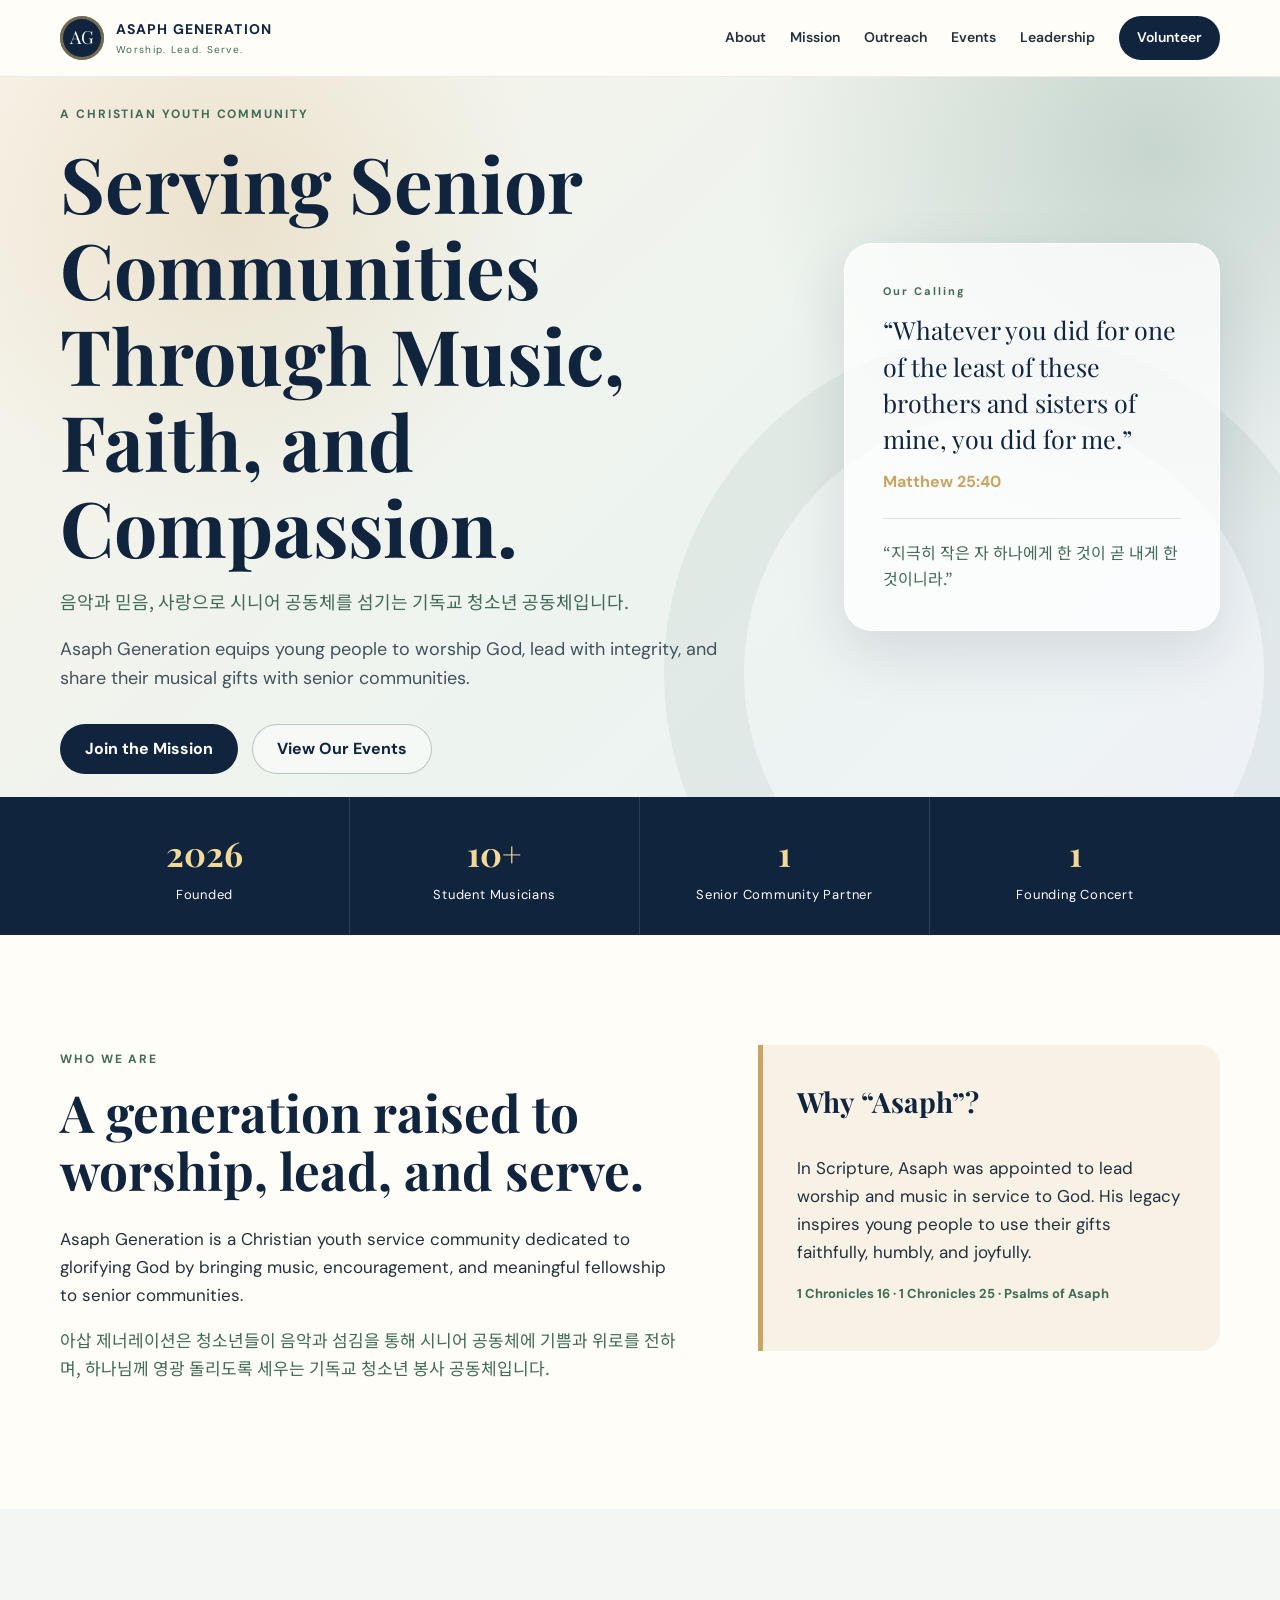
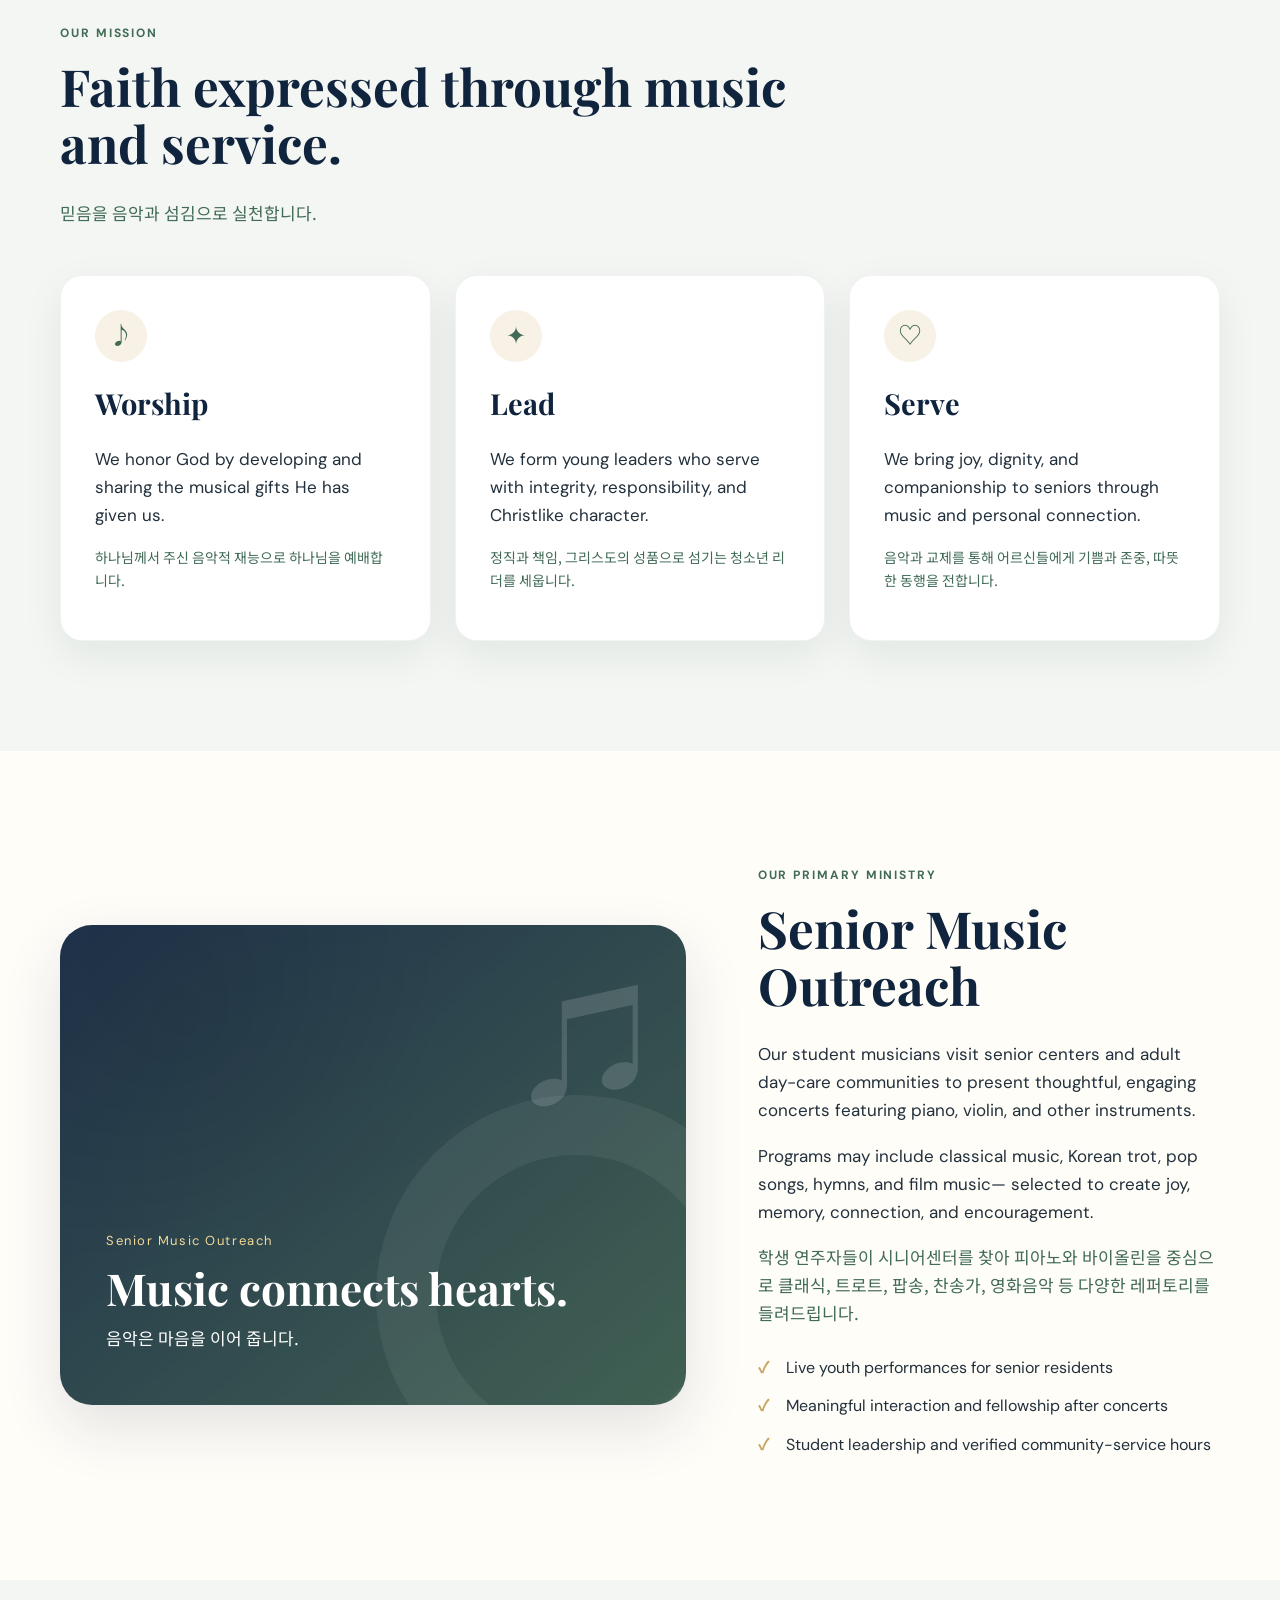
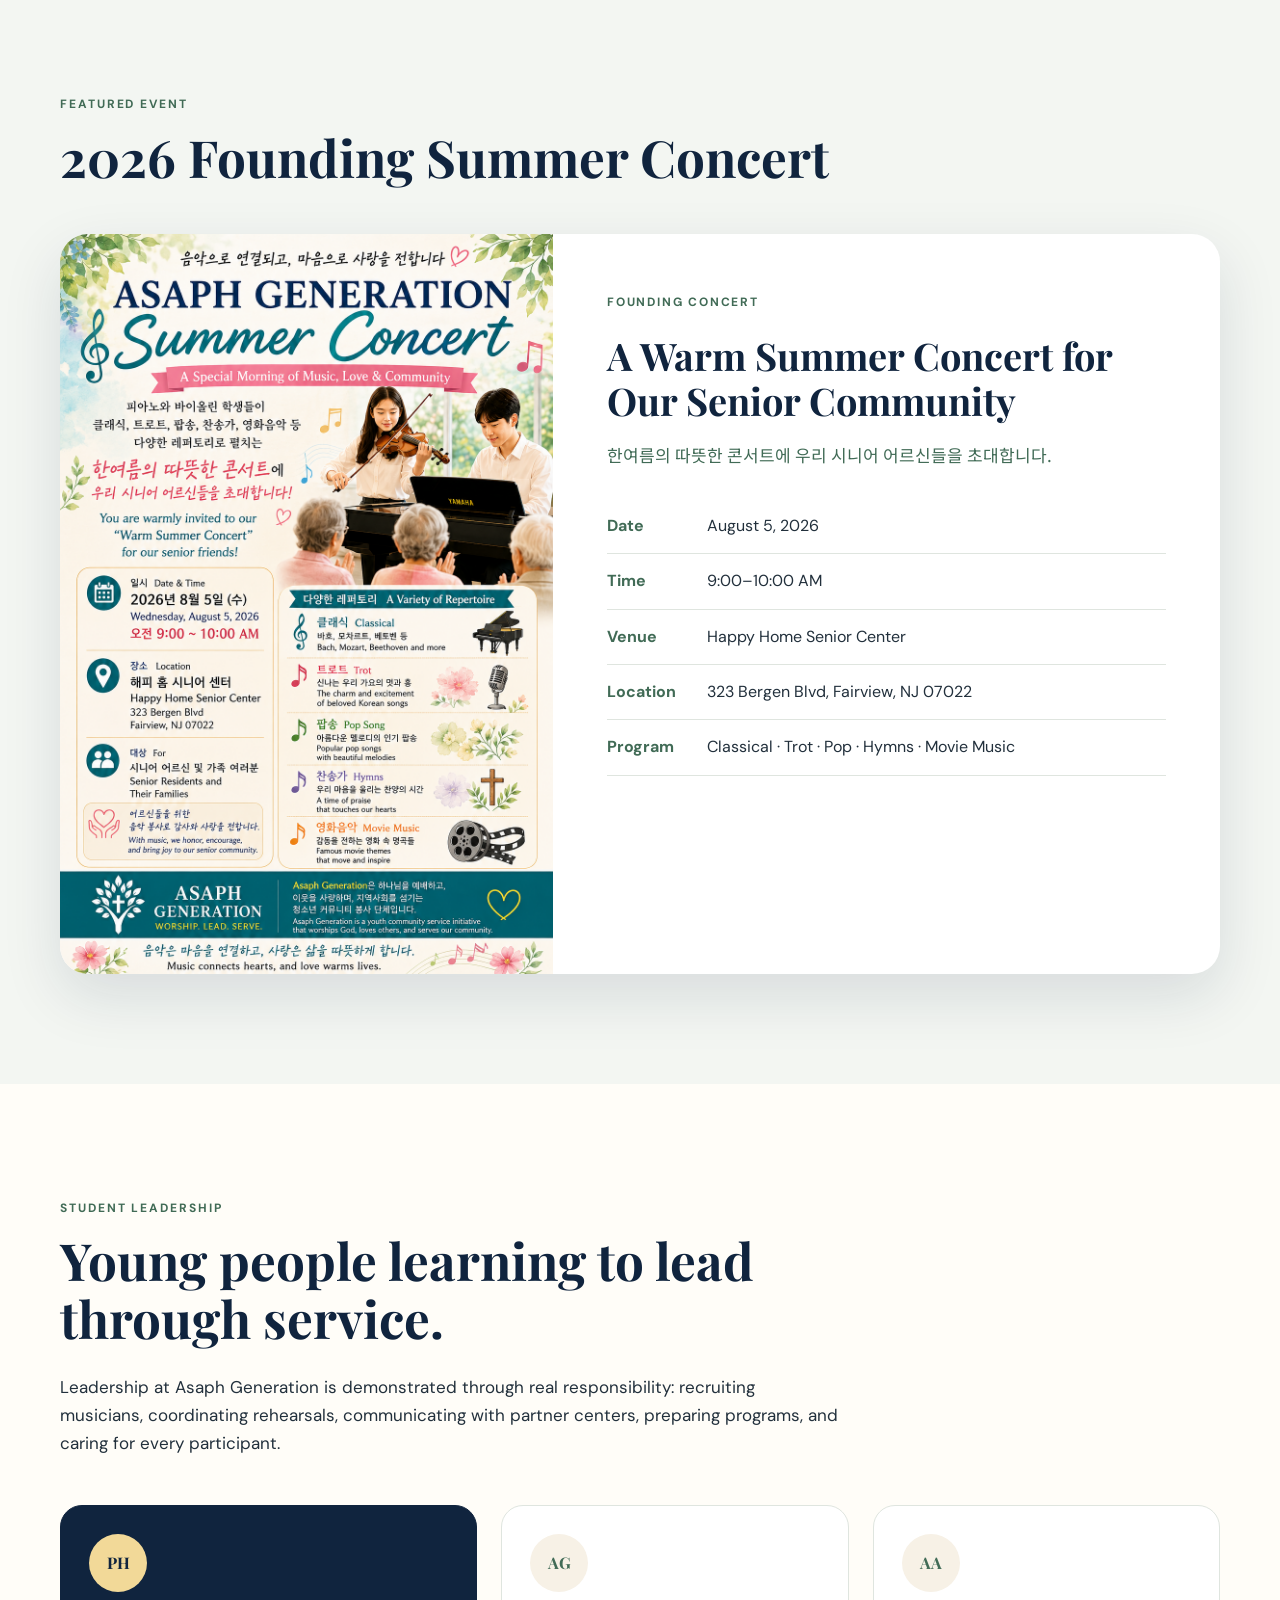
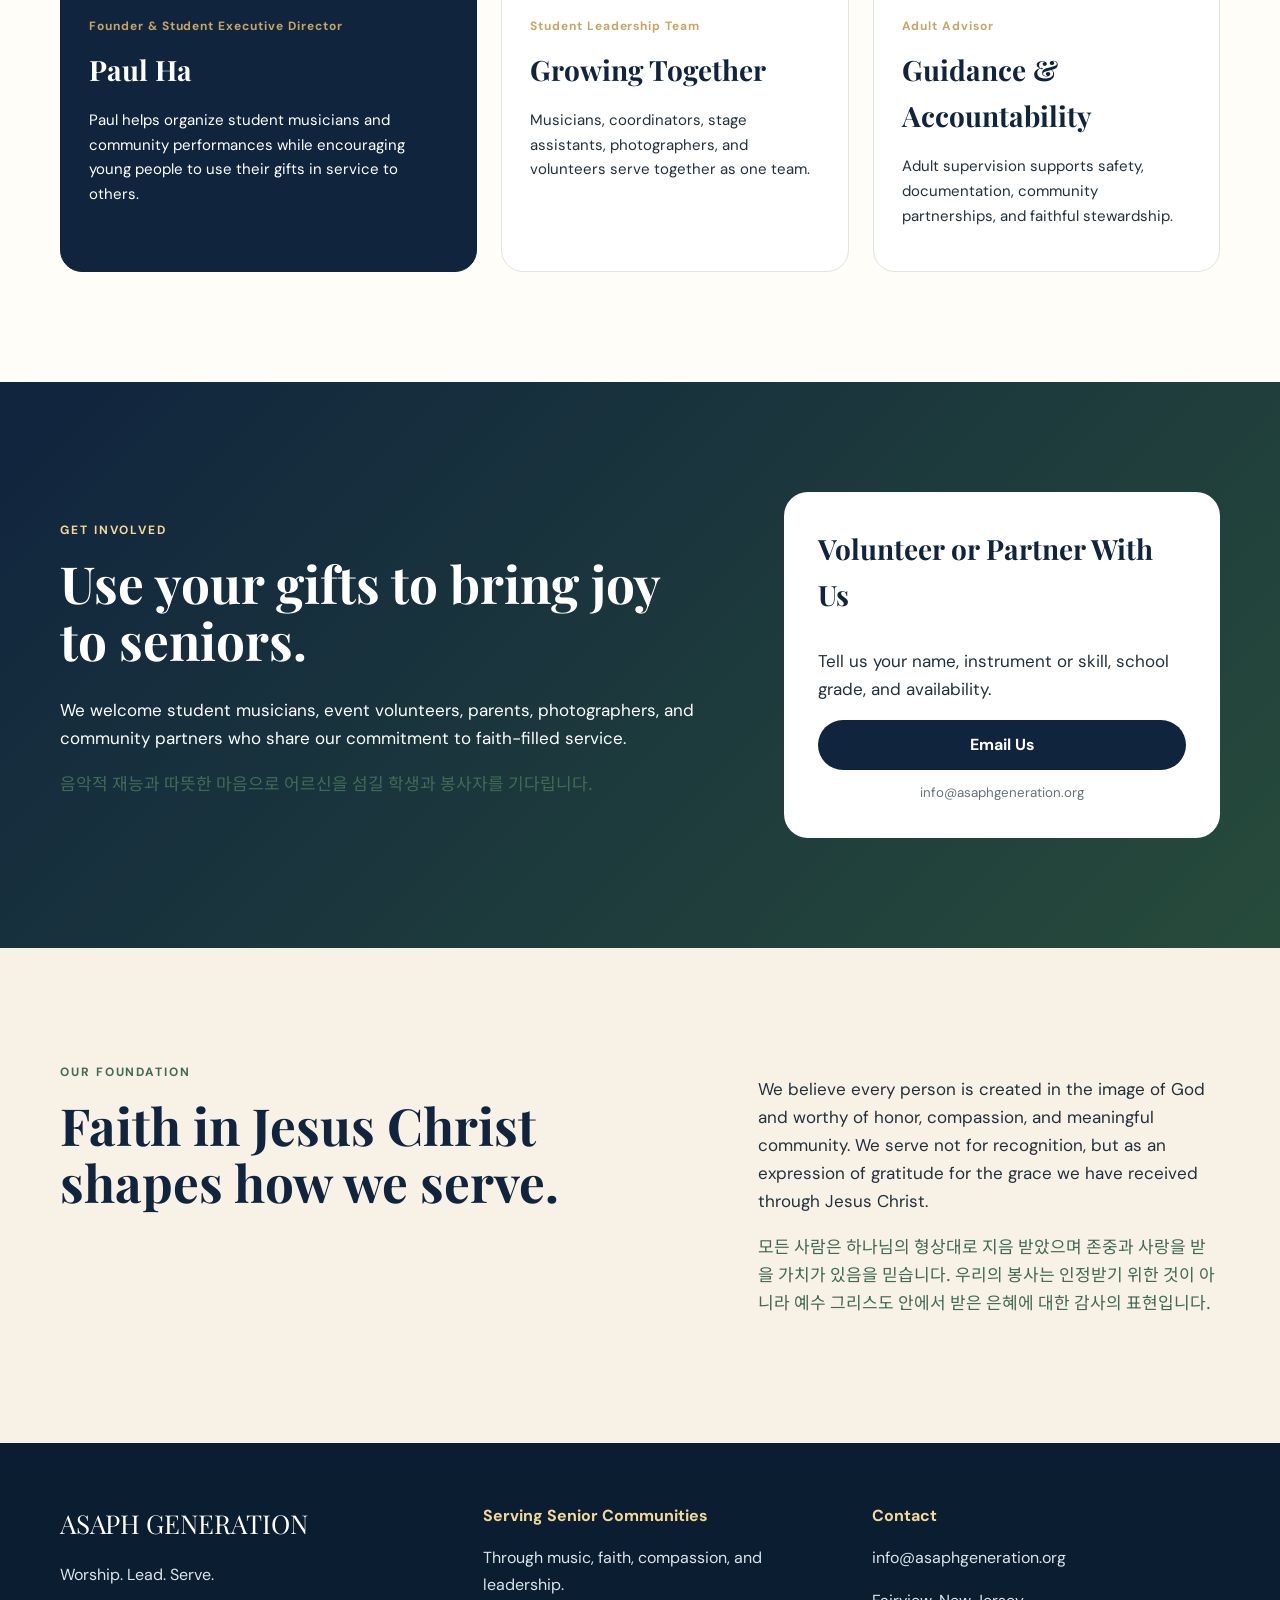
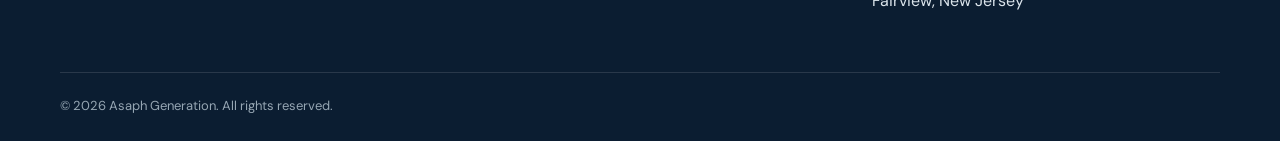
==== index.html @ 4c7079d3 "Add files via upload" ====
<!DOCTYPE html>
<html lang="en">
<head>
  <meta charset="UTF-8" />
  <meta name="viewport" content="width=device-width, initial-scale=1.0" />
  <meta name="description" content="Asaph Generation is a Christian youth community serving senior communities through music, faith, compassion, and leadership." />
  <title>Asaph Generation | Worship. Lead. Serve.</title>
  <link rel="preconnect" href="https://fonts.googleapis.com">
  <link rel="preconnect" href="https://fonts.gstatic.com" crossorigin>
  <link href="https://fonts.googleapis.com/css2?family=DM+Sans:wght@400;500;600;700&family=Noto+Sans+KR:wght@400;500;600;700&family=Playfair+Display:wght@600;700&display=swap" rel="stylesheet">
  <link rel="stylesheet" href="styles.css" />
</head>
<body>
  <header class="site-header">
    <div class="container nav-wrap">
      <a class="brand" href="#home" aria-label="Asaph Generation home">
        <span class="brand-mark">AG</span>
        <span>
          <strong>ASAPH GENERATION</strong>
          <small>Worship. Lead. Serve.</small>
        </span>
      </a>
      <button class="menu-toggle" aria-label="Open menu" aria-expanded="false">☰</button>
      <nav class="nav" aria-label="Main navigation">
        <a href="#about">About</a>
        <a href="#mission">Mission</a>
        <a href="#outreach">Outreach</a>
        <a href="#events">Events</a>
        <a href="#leadership">Leadership</a>
        <a href="#volunteer" class="nav-cta">Volunteer</a>
      </nav>
    </div>
  </header>

  <main>
    <section id="home" class="hero">
      <div class="hero-overlay"></div>
      <div class="container hero-grid">
        <div class="hero-copy">
          <span class="eyebrow">A CHRISTIAN YOUTH COMMUNITY</span>
          <h1>Serving Senior Communities Through Music, Faith, and Compassion.</h1>
          <p class="ko">음악과 믿음, 사랑으로 시니어 공동체를 섬기는 기독교 청소년 공동체입니다.</p>
          <p class="hero-text">
            Asaph Generation equips young people to worship God, lead with integrity,
            and share their musical gifts with senior communities.
          </p>
          <div class="hero-actions">
            <a class="btn primary" href="#volunteer">Join the Mission</a>
            <a class="btn secondary" href="#events">View Our Events</a>
          </div>
        </div>
        <div class="hero-card">
          <div class="verse-label">Our Calling</div>
          <blockquote>
            “Whatever you did for one of the least of these brothers and sisters of mine,
            you did for me.”
          </blockquote>
          <cite>Matthew 25:40</cite>
          <div class="hero-card-ko">“지극히 작은 자 하나에게 한 것이 곧 내게 한 것이니라.”</div>
        </div>
      </div>
    </section>

    <section class="impact-strip" aria-label="Impact highlights">
      <div class="container impact-grid">
        <div><strong>2026</strong><span>Founded</span></div>
        <div><strong>10+</strong><span>Student Musicians</span></div>
        <div><strong>1</strong><span>Senior Community Partner</span></div>
        <div><strong>1</strong><span>Founding Concert</span></div>
      </div>
    </section>

    <section id="about" class="section">
      <div class="container two-col">
        <div>
          <span class="section-kicker">WHO WE ARE</span>
          <h2>A generation raised to worship, lead, and serve.</h2>
          <p>
            Asaph Generation is a Christian youth service community dedicated to glorifying God
            by bringing music, encouragement, and meaningful fellowship to senior communities.
          </p>
          <p class="ko">
            아삽 제너레이션은 청소년들이 음악과 섬김을 통해 시니어 공동체에 기쁨과 위로를 전하며,
            하나님께 영광 돌리도록 세우는 기독교 청소년 봉사 공동체입니다.
          </p>
        </div>
        <div class="name-story">
          <h3>Why “Asaph”?</h3>
          <p>
            In Scripture, Asaph was appointed to lead worship and music in service to God.
            His legacy inspires young people to use their gifts faithfully, humbly, and joyfully.
          </p>
          <p class="reference">1 Chronicles 16 · 1 Chronicles 25 · Psalms of Asaph</p>
        </div>
      </div>
    </section>

    <section id="mission" class="section alt">
      <div class="container">
        <div class="section-heading">
          <span class="section-kicker">OUR MISSION</span>
          <h2>Faith expressed through music and service.</h2>
          <p class="ko">믿음을 음악과 섬김으로 실천합니다.</p>
        </div>
        <div class="cards three">
          <article class="card">
            <div class="icon">♪</div>
            <h3>Worship</h3>
            <p>We honor God by developing and sharing the musical gifts He has given us.</p>
            <p class="ko">하나님께서 주신 음악적 재능으로 하나님을 예배합니다.</p>
          </article>
          <article class="card">
            <div class="icon">✦</div>
            <h3>Lead</h3>
            <p>We form young leaders who serve with integrity, responsibility, and Christlike character.</p>
            <p class="ko">정직과 책임, 그리스도의 성품으로 섬기는 청소년 리더를 세웁니다.</p>
          </article>
          <article class="card">
            <div class="icon">♡</div>
            <h3>Serve</h3>
            <p>We bring joy, dignity, and companionship to seniors through music and personal connection.</p>
            <p class="ko">음악과 교제를 통해 어르신들에게 기쁨과 존중, 따뜻한 동행을 전합니다.</p>
          </article>
        </div>
      </div>
    </section>

    <section id="outreach" class="section">
      <div class="container two-col outreach-grid">
        <div class="outreach-visual">
          <div class="music-lines">♫</div>
          <div class="visual-copy">
            <span>Senior Music Outreach</span>
            <strong>Music connects hearts.</strong>
            <small>음악은 마음을 이어 줍니다.</small>
          </div>
        </div>
        <div>
          <span class="section-kicker">OUR PRIMARY MINISTRY</span>
          <h2>Senior Music Outreach</h2>
          <p>
            Our student musicians visit senior centers and adult day-care communities to present
            thoughtful, engaging concerts featuring piano, violin, and other instruments.
          </p>
          <p>
            Programs may include classical music, Korean trot, pop songs, hymns, and film music—
            selected to create joy, memory, connection, and encouragement.
          </p>
          <p class="ko">
            학생 연주자들이 시니어센터를 찾아 피아노와 바이올린을 중심으로 클래식, 트로트,
            팝송, 찬송가, 영화음악 등 다양한 레퍼토리를 들려드립니다.
          </p>
          <ul class="check-list">
            <li>Live youth performances for senior residents</li>
            <li>Meaningful interaction and fellowship after concerts</li>
            <li>Student leadership and verified community-service hours</li>
          </ul>
        </div>
      </div>
    </section>

    <section id="events" class="section alt">
      <div class="container">
        <div class="section-heading">
          <span class="section-kicker">FEATURED EVENT</span>
          <h2>2026 Founding Summer Concert</h2>
        </div>
        <article class="event-card">
          <div class="event-image">
            <img src="assets/summer-concert-2026.png" alt="Asaph Generation Summer Concert poster" onerror="this.parentElement.classList.add('placeholder')">
          </div>
          <div class="event-content">
            <span class="event-tag">FOUNDING CONCERT</span>
            <h3>A Warm Summer Concert for Our Senior Community</h3>
            <p class="ko">한여름의 따뜻한 콘서트에 우리 시니어 어르신들을 초대합니다.</p>
            <dl>
              <div><dt>Date</dt><dd>August 5, 2026</dd></div>
              <div><dt>Time</dt><dd>9:00–10:00 AM</dd></div>
              <div><dt>Venue</dt><dd>Happy Home Senior Center</dd></div>
              <div><dt>Location</dt><dd>323 Bergen Blvd, Fairview, NJ 07022</dd></div>
              <div><dt>Program</dt><dd>Classical · Trot · Pop · Hymns · Movie Music</dd></div>
            </dl>
          </div>
        </article>
      </div>
    </section>

    <section id="leadership" class="section">
      <div class="container">
        <div class="section-heading">
          <span class="section-kicker">STUDENT LEADERSHIP</span>
          <h2>Young people learning to lead through service.</h2>
          <p>
            Leadership at Asaph Generation is demonstrated through real responsibility:
            recruiting musicians, coordinating rehearsals, communicating with partner centers,
            preparing programs, and caring for every participant.
          </p>
        </div>
        <div class="leadership-grid">
          <article class="profile featured">
            <div class="avatar">PH</div>
            <div>
              <span>Founder & Student Executive Director</span>
              <h3>Paul Ha</h3>
              <p>
                Paul helps organize student musicians and community performances while encouraging
                young people to use their gifts in service to others.
              </p>
            </div>
          </article>
          <article class="profile">
            <div class="avatar muted">AG</div>
            <div>
              <span>Student Leadership Team</span>
              <h3>Growing Together</h3>
              <p>
                Musicians, coordinators, stage assistants, photographers, and volunteers serve together
                as one team.
              </p>
            </div>
          </article>
          <article class="profile">
            <div class="avatar muted">AA</div>
            <div>
              <span>Adult Advisor</span>
              <h3>Guidance & Accountability</h3>
              <p>
                Adult supervision supports safety, documentation, community partnerships, and faithful stewardship.
              </p>
            </div>
          </article>
        </div>
      </div>
    </section>

    <section id="volunteer" class="section volunteer-section">
      <div class="container volunteer-grid">
        <div>
          <span class="section-kicker light">GET INVOLVED</span>
          <h2>Use your gifts to bring joy to seniors.</h2>
          <p>
            We welcome student musicians, event volunteers, parents, photographers,
            and community partners who share our commitment to faith-filled service.
          </p>
          <p class="ko">
            음악적 재능과 따뜻한 마음으로 어르신을 섬길 학생과 봉사자를 기다립니다.
          </p>
        </div>
        <div class="contact-card">
          <h3>Volunteer or Partner With Us</h3>
          <p>Tell us your name, instrument or skill, school grade, and availability.</p>
          <a class="btn primary full" href="mailto:info@asaphgeneration.org">Email Us</a>
          <small>info@asaphgeneration.org</small>
        </div>
      </div>
    </section>

    <section class="section faith-section">
      <div class="container two-col">
        <div>
          <span class="section-kicker">OUR FOUNDATION</span>
          <h2>Faith in Jesus Christ shapes how we serve.</h2>
        </div>
        <div>
          <p>
            We believe every person is created in the image of God and worthy of honor, compassion,
            and meaningful community. We serve not for recognition, but as an expression of gratitude
            for the grace we have received through Jesus Christ.
          </p>
          <p class="ko">
            모든 사람은 하나님의 형상대로 지음 받았으며 존중과 사랑을 받을 가치가 있음을 믿습니다.
            우리의 봉사는 인정받기 위한 것이 아니라 예수 그리스도 안에서 받은 은혜에 대한 감사의 표현입니다.
          </p>
        </div>
      </div>
    </section>
  </main>

  <footer class="site-footer">
    <div class="container footer-grid">
      <div>
        <div class="footer-brand">ASAPH GENERATION</div>
        <p>Worship. Lead. Serve.</p>
      </div>
      <div>
        <strong>Serving Senior Communities</strong>
        <p>Through music, faith, compassion, and leadership.</p>
      </div>
      <div>
        <strong>Contact</strong>
        <p><a href="mailto:info@asaphgeneration.org">info@asaphgeneration.org</a></p>
        <p>Fairview, New Jersey</p>
      </div>
    </div>
    <div class="container copyright">
      © 2026 Asaph Generation. All rights reserved.
    </div>
  </footer>

  <script src="script.js"></script>
</body>
</html>
---- styles.css ----
:root {
  --navy: #10243e;
  --green: #416b56;
  --deep-green: #274b3b;
  --gold: #c7a562;
  --cream: #f7f1e6;
  --paper: #fffdf8;
  --ink: #22303c;
  --muted: #66717b;
  --line: #dfe5df;
  --white: #ffffff;
  --shadow: 0 22px 60px rgba(16,36,62,.12);
}
* { box-sizing: border-box; }
html { scroll-behavior: smooth; }
body {
  margin: 0;
  font-family: "DM Sans", "Noto Sans KR", sans-serif;
  color: var(--ink);
  background: var(--paper);
  line-height: 1.65;
}
img { max-width: 100%; display: block; }
a { color: inherit; text-decoration: none; }
.container { width: min(1160px, calc(100% - 40px)); margin: 0 auto; }
.site-header {
  position: sticky; top: 0; z-index: 1000;
  background: rgba(255,253,248,.95);
  backdrop-filter: blur(14px);
  border-bottom: 1px solid rgba(16,36,62,.08);
}
.nav-wrap { min-height: 76px; display: flex; align-items: center; justify-content: space-between; gap: 24px; }
.brand { display: flex; align-items: center; gap: 12px; }
.brand-mark {
  width: 44px; height: 44px; display: grid; place-items: center;
  border-radius: 50%; background: var(--navy); color: white;
  font-family: "Playfair Display", serif; font-size: 18px;
  box-shadow: inset 0 0 0 3px rgba(199,165,98,.55);
}
.brand strong { display: block; letter-spacing: .08em; font-size: 14px; color: var(--navy); }
.brand small { display: block; color: var(--green); letter-spacing: .13em; font-size: 10px; margin-top: 1px; }
.nav { display: flex; align-items: center; gap: 24px; font-size: 14px; font-weight: 600; }
.nav a:hover { color: var(--green); }
.nav-cta { padding: 10px 18px; border-radius: 999px; background: var(--navy); color: white !important; }
.menu-toggle { display:none; border:0; background:transparent; font-size:26px; color:var(--navy); }
.hero {
  position: relative; overflow: hidden;
  background:
    radial-gradient(circle at 18% 20%, rgba(199,165,98,.22), transparent 26%),
    radial-gradient(circle at 90% 10%, rgba(65,107,86,.22), transparent 30%),
    linear-gradient(135deg, #f8f2e8 0%, #edf4ef 55%, #eef2f7 100%);
}
.hero::after {
  content:""; position:absolute; inset:auto -5% -30% auto; width:520px; height:520px;
  border-radius:50%; border:80px solid rgba(65,107,86,.07);
}
.hero-grid { min-height: 720px; display: grid; grid-template-columns: 1.5fr .8fr; gap: 80px; align-items: center; position: relative; z-index: 1; }
.eyebrow, .section-kicker { display:inline-block; color:var(--green); font-weight:700; letter-spacing:.16em; font-size:12px; margin-bottom:14px; }
.hero h1, h2 {
  font-family:"Playfair Display", serif;
  color:var(--navy); line-height:1.12; margin:0;
}
.hero h1 { font-size: clamp(46px, 6vw, 78px); max-width: 840px; }
.hero-text { max-width:680px; font-size:18px; color:#43515e; }
.ko { font-family:"Noto Sans KR", sans-serif; color:var(--green); }
.hero .ko { font-size:18px; margin:18px 0; }
.hero-actions { display:flex; flex-wrap:wrap; gap:14px; margin-top:30px; }
.btn {
  display:inline-flex; justify-content:center; align-items:center;
  min-height:50px; padding:0 24px; border-radius:999px; font-weight:700;
  transition:.2s ease; border:1px solid transparent;
}
.btn:hover { transform:translateY(-2px); box-shadow:0 12px 24px rgba(16,36,62,.12); }
.btn.primary { background:var(--navy); color:white; }
.btn.secondary { border-color:rgba(16,36,62,.25); color:var(--navy); background:rgba(255,255,255,.45); }
.btn.full { width:100%; }
.hero-card {
  background:rgba(255,255,255,.76); border:1px solid rgba(255,255,255,.9);
  border-radius:28px; padding:38px; box-shadow:var(--shadow);
}
.hero-card blockquote { font-family:"Playfair Display",serif; font-size:25px; line-height:1.45; color:var(--navy); margin:12px 0; }
.hero-card cite { color:var(--gold); font-style:normal; font-weight:700; }
.verse-label { font-size:11px; letter-spacing:.18em; color:var(--green); font-weight:700; }
.hero-card-ko { margin-top:22px; padding-top:20px; border-top:1px solid var(--line); color:var(--green); font-family:"Noto Sans KR",sans-serif; }
.impact-strip { background:var(--navy); color:white; }
.impact-grid { display:grid; grid-template-columns:repeat(4,1fr); }
.impact-grid div { padding:28px 24px; text-align:center; border-right:1px solid rgba(255,255,255,.13); }
.impact-grid div:last-child { border-right:0; }
.impact-grid strong { display:block; font-family:"Playfair Display",serif; font-size:34px; color:#f2d998; }
.impact-grid span { font-size:13px; letter-spacing:.06em; }
.section { padding:110px 0; }
.section.alt { background:#f3f6f2; }
.two-col { display:grid; grid-template-columns:1.15fr .85fr; gap:72px; align-items:start; }
.section h2 { font-size:clamp(38px,4vw,58px); margin-bottom:26px; }
.section p { font-size:17px; }
.name-story {
  background:var(--cream); border-left:5px solid var(--gold);
  padding:34px; border-radius:0 20px 20px 0;
}
.name-story h3 { color:var(--navy); font-family:"Playfair Display",serif; font-size:28px; margin-top:0; }
.reference { font-size:13px !important; color:var(--green); font-weight:700; }
.section-heading { max-width:780px; margin-bottom:48px; }
.cards { display:grid; gap:24px; }
.cards.three { grid-template-columns:repeat(3,1fr); }
.card {
  background:white; border-radius:22px; padding:34px;
  box-shadow:0 14px 42px rgba(16,36,62,.07);
  border:1px solid rgba(16,36,62,.06);
}
.icon { width:52px; height:52px; border-radius:50%; display:grid; place-items:center; background:var(--cream); color:var(--green); font-size:24px; }
.card h3 { color:var(--navy); font-family:"Playfair Display",serif; font-size:29px; margin:18px 0 10px; }
.card .ko { font-size:14px; }
.outreach-grid { align-items:center; }
.outreach-visual {
  min-height:480px; border-radius:32px; padding:46px;
  background:
    linear-gradient(140deg, rgba(16,36,62,.94), rgba(39,75,59,.88)),
    radial-gradient(circle at 20% 20%, rgba(199,165,98,.4), transparent 40%);
  color:white; position:relative; overflow:hidden; box-shadow:var(--shadow);
}
.outreach-visual::after {
  content:""; position:absolute; width:280px; height:280px; border:60px solid rgba(255,255,255,.06);
  border-radius:50%; right:-90px; bottom:-90px;
}
.music-lines { font-size:130px; opacity:.14; position:absolute; right:28px; top:18px; }
.visual-copy { position:absolute; left:46px; right:46px; bottom:52px; }
.visual-copy span { display:block; letter-spacing:.12em; color:#f2d998; font-size:13px; }
.visual-copy strong { display:block; font-family:"Playfair Display",serif; font-size:44px; line-height:1.1; margin:12px 0; }
.visual-copy small { font-family:"Noto Sans KR",sans-serif; font-size:17px; }
.check-list { padding:0; margin:28px 0 0; list-style:none; }
.check-list li { margin:12px 0; padding-left:28px; position:relative; }
.check-list li::before { content:"✓"; position:absolute; left:0; color:var(--gold); font-weight:800; }
.event-card {
  display:grid; grid-template-columns:.85fr 1.15fr; overflow:hidden;
  border-radius:28px; background:white; box-shadow:var(--shadow);
}
.event-image { background:#dfe8e1; min-height:520px; }
.event-image img { width:100%; height:100%; object-fit:cover; }
.event-image.placeholder::after { content:"Event artwork"; display:grid; place-items:center; height:100%; color:var(--green); }
.event-content { padding:54px; }
.event-tag { color:var(--green); font-weight:700; font-size:12px; letter-spacing:.15em; }
.event-content h3 { font-family:"Playfair Display",serif; font-size:38px; color:var(--navy); margin:18px 0 12px; line-height:1.2; }
.event-content dl { margin:30px 0 0; }
.event-content dl div { display:grid; grid-template-columns:100px 1fr; padding:14px 0; border-bottom:1px solid var(--line); }
.event-content dt { font-weight:700; color:var(--green); }
.event-content dd { margin:0; }
.leadership-grid { display:grid; grid-template-columns:1.2fr 1fr 1fr; gap:24px; }
.profile { padding:28px; border:1px solid var(--line); border-radius:22px; background:white; }
.profile.featured { background:var(--navy); color:white; border-color:var(--navy); }
.profile.featured h3 { color:white; }
.avatar {
  width:58px; height:58px; border-radius:50%; display:grid; place-items:center;
  background:#f2d998; color:var(--navy); font-family:"Playfair Display",serif; font-weight:700; margin-bottom:20px;
}
.avatar.muted { background:var(--cream); color:var(--green); }
.profile span { color:var(--gold); font-size:12px; letter-spacing:.08em; font-weight:700; }
.profile h3 { color:var(--navy); font-family:"Playfair Display",serif; font-size:28px; margin:8px 0 10px; }
.profile p { font-size:15px; }
.volunteer-section { background:linear-gradient(135deg,var(--navy),var(--deep-green)); color:white; }
.volunteer-section h2 { color:white; }
.section-kicker.light { color:#f2d998; }
.volunteer-grid { display:grid; grid-template-columns:1.2fr .8fr; gap:70px; align-items:center; }
.contact-card { background:white; color:var(--ink); border-radius:24px; padding:34px; }
.contact-card h3 { color:var(--navy); font-family:"Playfair Display",serif; font-size:28px; margin-top:0; }
.contact-card small { display:block; text-align:center; color:var(--muted); margin-top:12px; }
.faith-section { background:var(--cream); }
.site-footer { background:#0b1d31; color:#dbe4eb; padding:60px 0 24px; }
.footer-grid { display:grid; grid-template-columns:1.1fr 1fr 1fr; gap:40px; }
.footer-brand { font-family:"Playfair Display",serif; font-size:26px; color:white; }
.site-footer strong { color:#f2d998; }
.site-footer a:hover { color:white; }
.copyright { margin-top:42px; padding-top:22px; border-top:1px solid rgba(255,255,255,.12); font-size:13px; color:#96a6b3; }

@media (max-width: 900px) {
  .menu-toggle { display:block; }
  .nav {
    display:none; position:absolute; top:76px; left:0; right:0; background:var(--paper);
    padding:20px; flex-direction:column; border-bottom:1px solid var(--line);
  }
  .nav.open { display:flex; }
  .hero-grid, .two-col, .volunteer-grid { grid-template-columns:1fr; gap:42px; }
  .hero-grid { min-height:auto; padding:100px 0 80px; }
  .cards.three, .leadership-grid { grid-template-columns:1fr; }
  .event-card { grid-template-columns:1fr; }
  .event-image { min-height:420px; }
  .impact-grid { grid-template-columns:repeat(2,1fr); }
  .footer-grid { grid-template-columns:1fr; }
}
@media (max-width: 600px) {
  .container { width:min(100% - 26px,1160px); }
  .brand small { display:none; }
  .hero h1 { font-size:44px; }
  .hero-card { padding:28px; }
  .section { padding:78px 0; }
  .section h2 { font-size:39px; }
  .event-content { padding:30px; }
  .event-content h3 { font-size:31px; }
  .event-content dl div { grid-template-columns:82px 1fr; }
  .impact-grid strong { font-size:28px; }
}
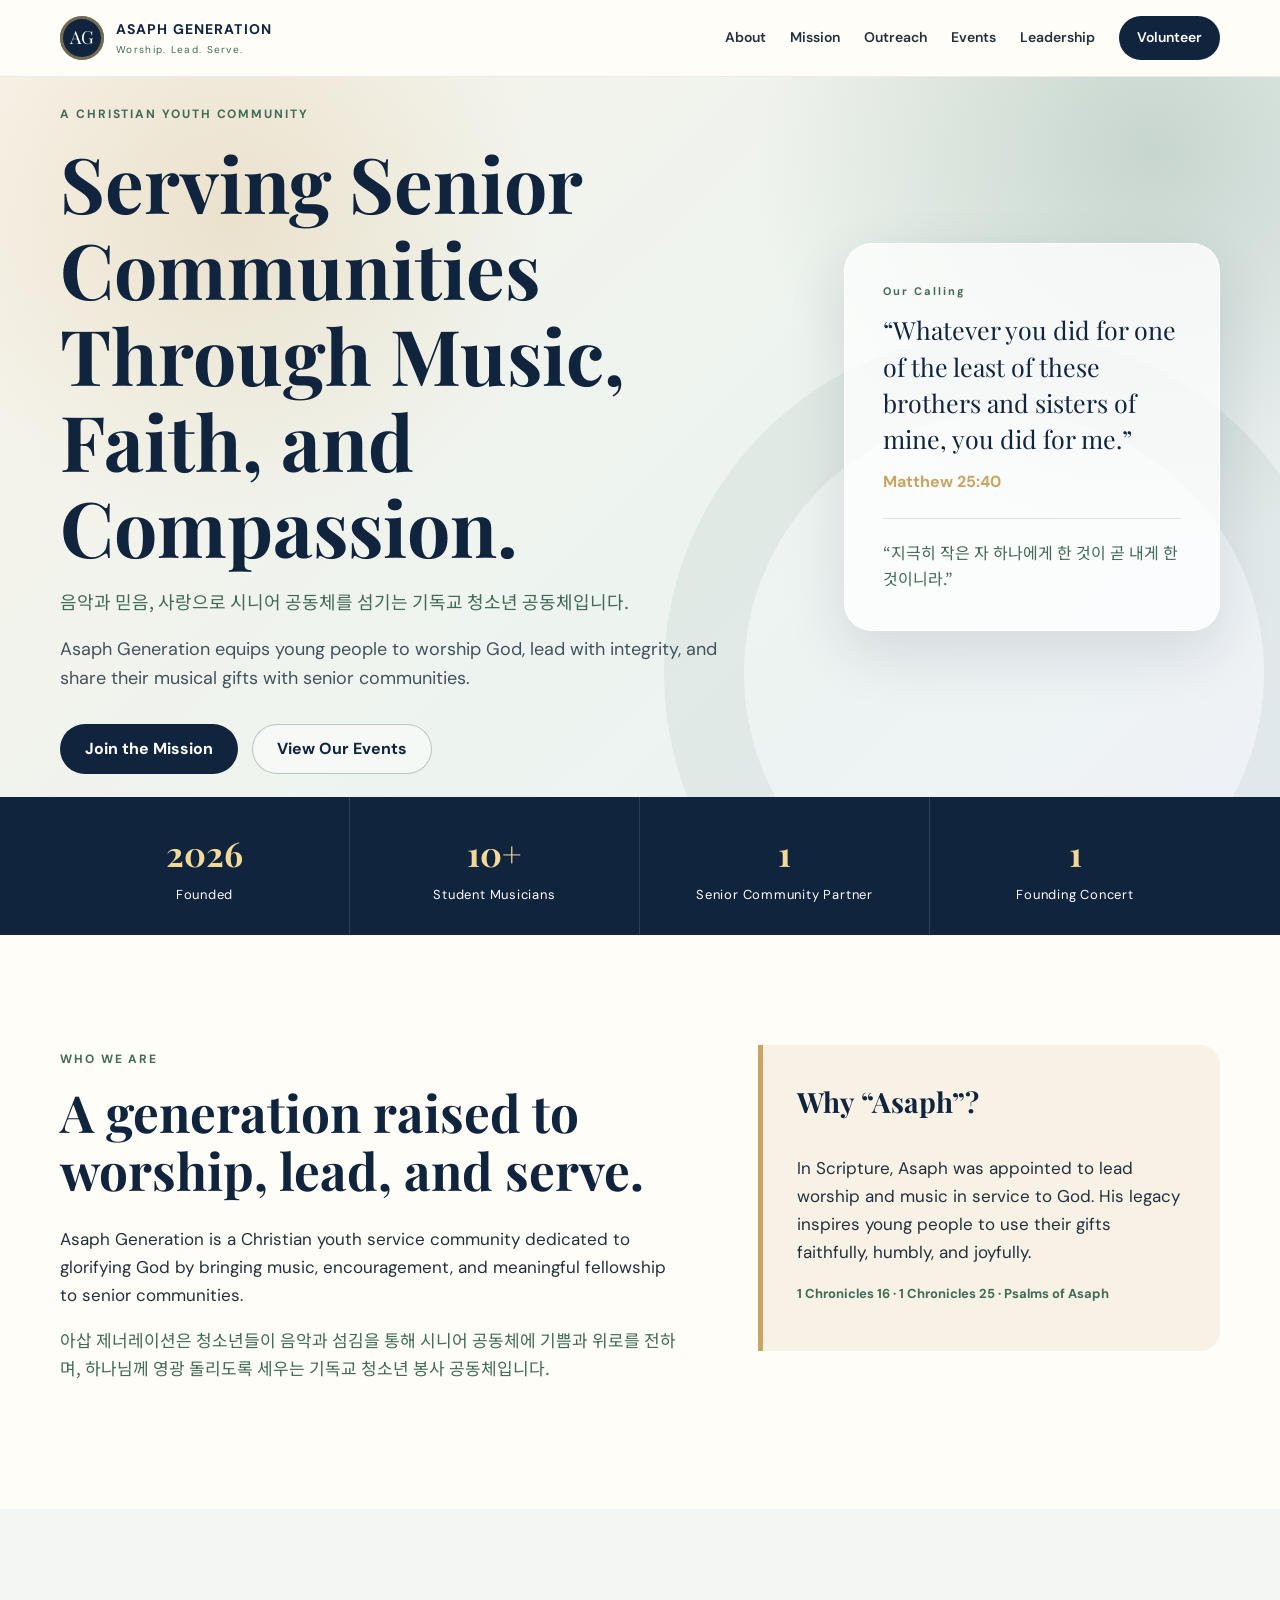
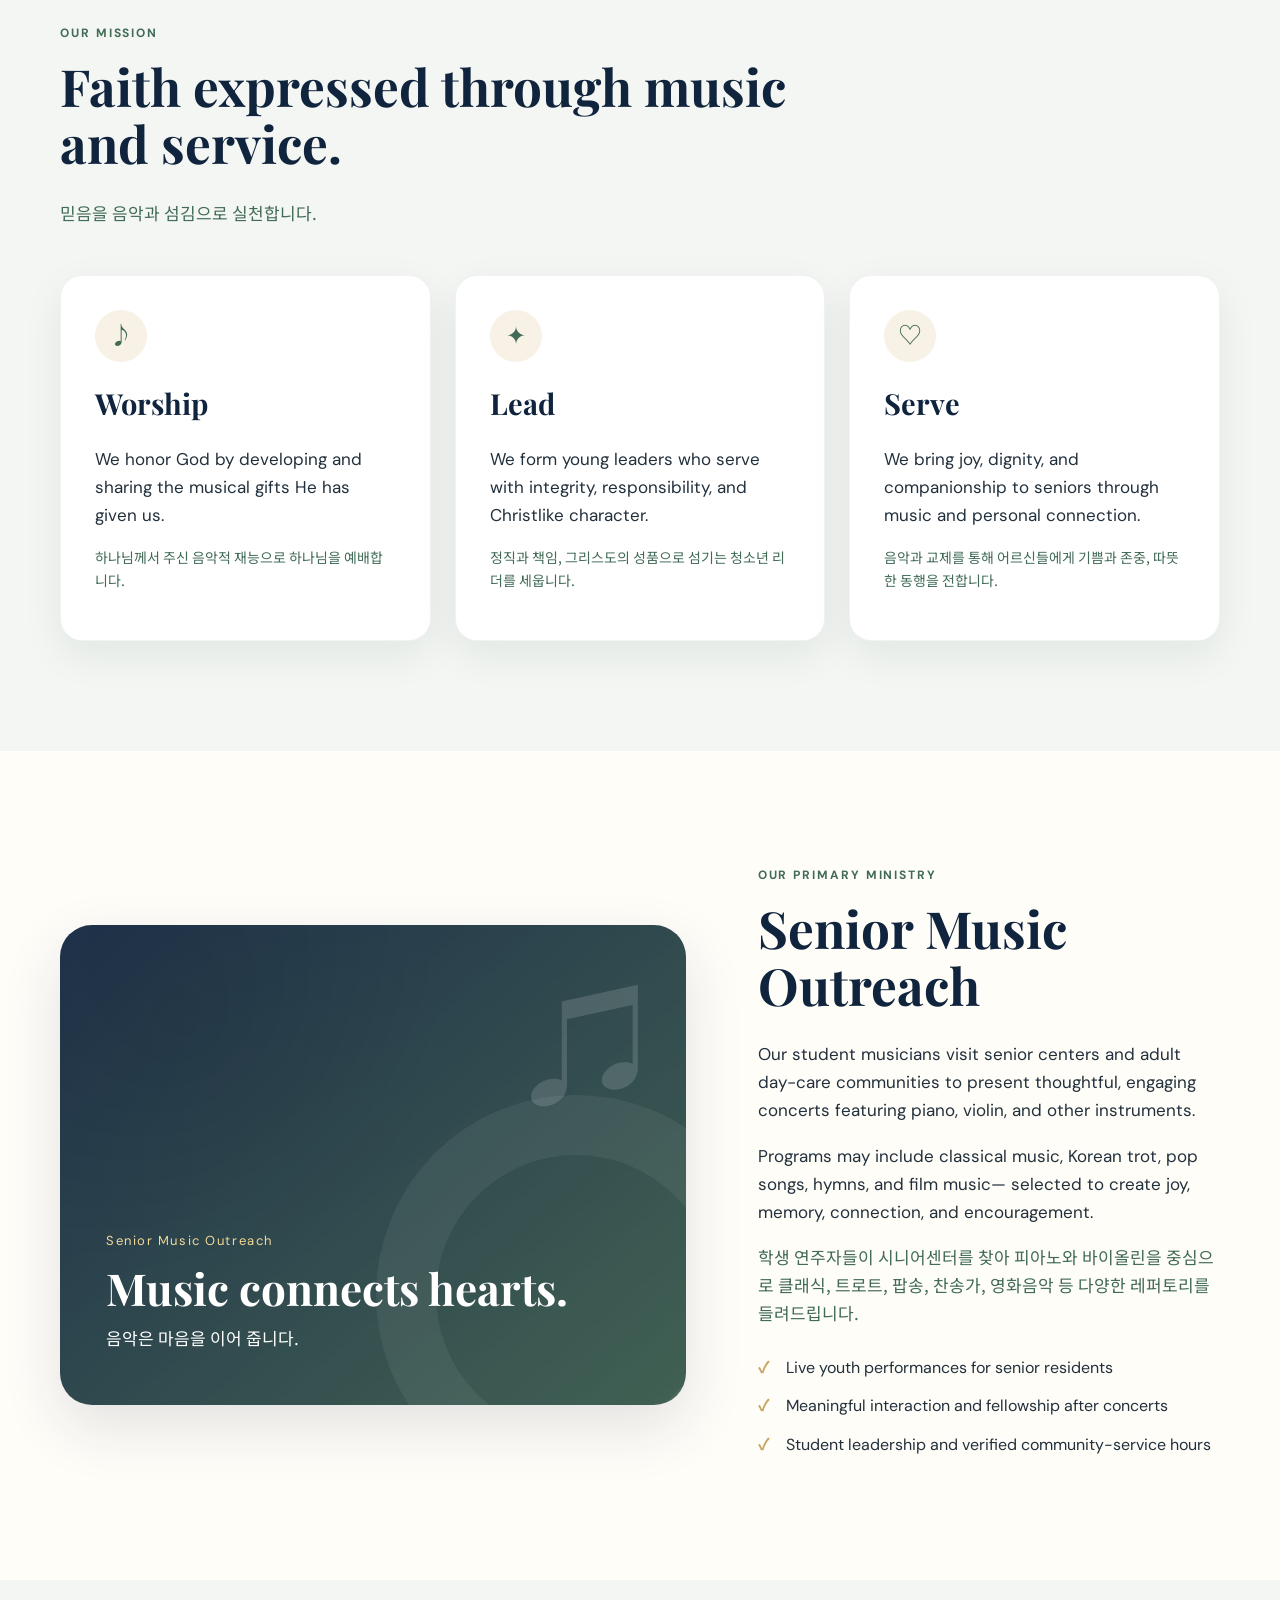
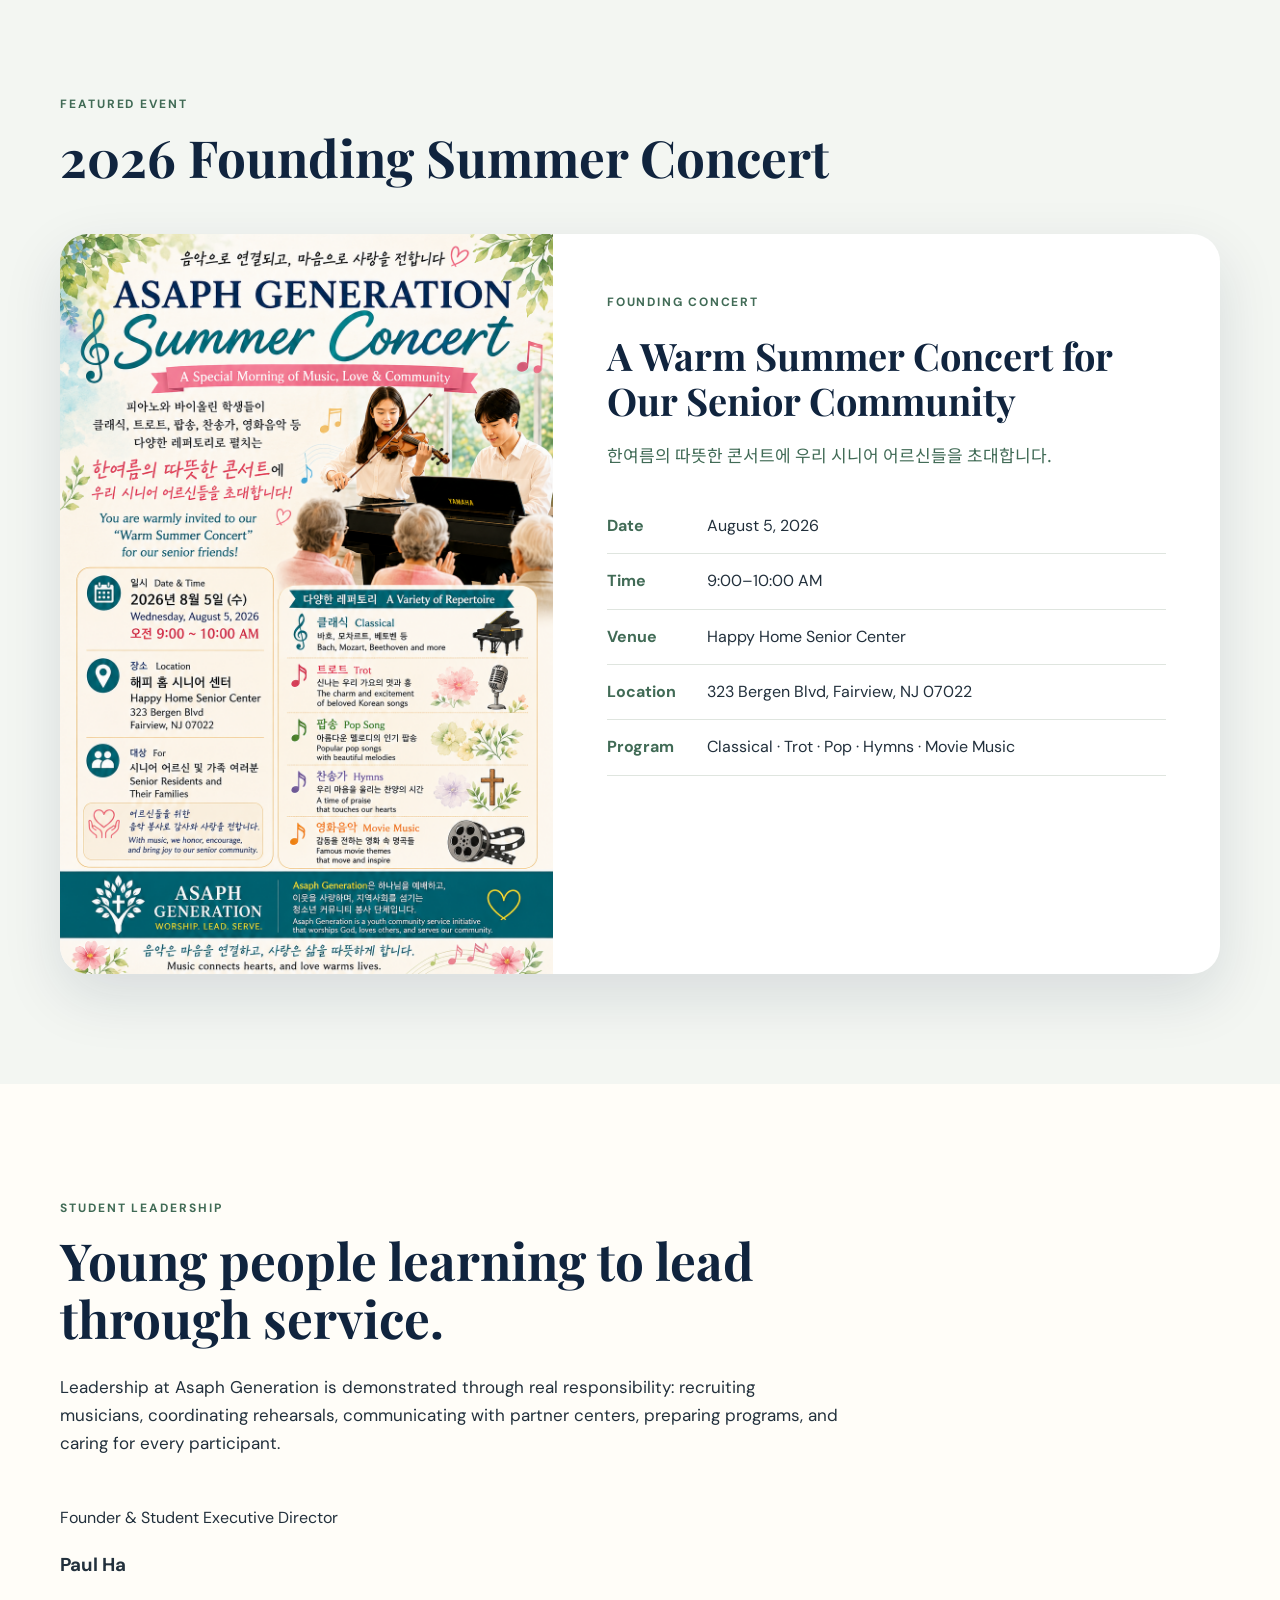
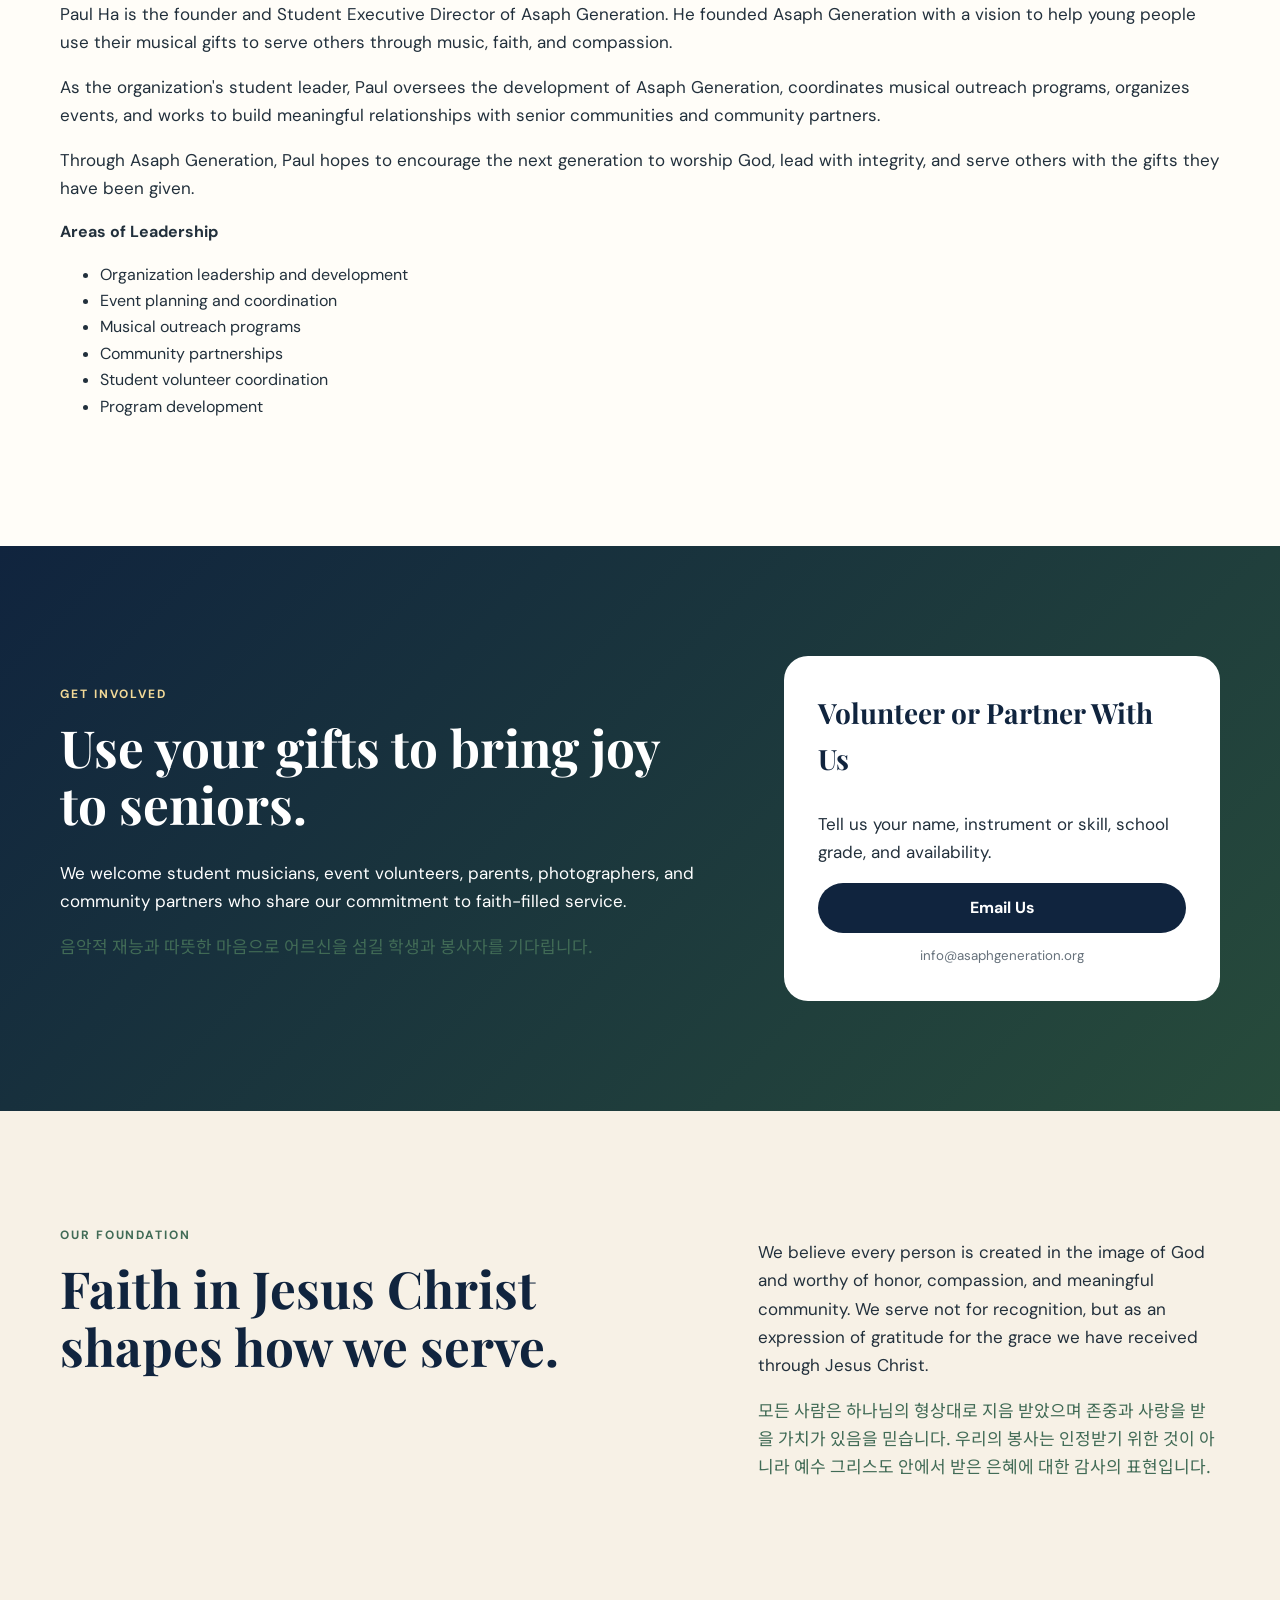
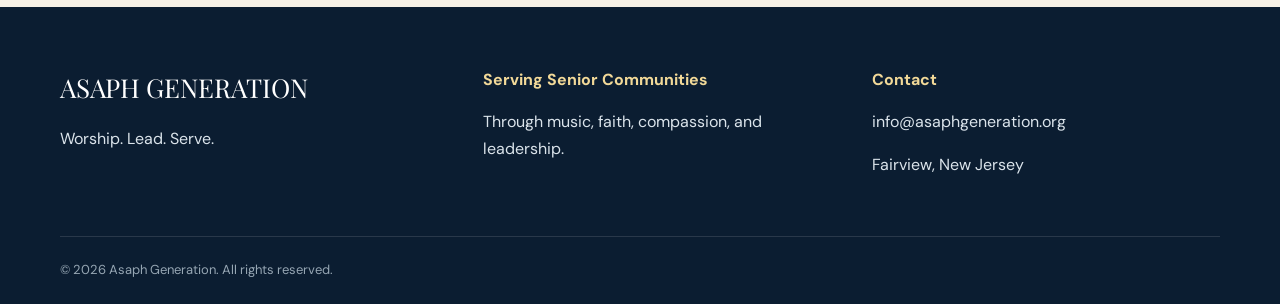
==== commit 06c54cef: "Update index.html" ====
--- a/index.html
+++ b/index.html
@@ -196,39 +196,43 @@
             preparing programs, and caring for every participant.
           </p>
         </div>
-        <div class="leadership-grid">
-          <article class="profile featured">
-            <div class="avatar">PH</div>
-            <div>
-              <span>Founder & Student Executive Director</span>
-              <h3>Paul Ha</h3>
-              <p>
-                Paul helps organize student musicians and community performances while encouraging
-                young people to use their gifts in service to others.
-              </p>
-            </div>
-          </article>
-          <article class="profile">
-            <div class="avatar muted">AG</div>
-            <div>
-              <span>Student Leadership Team</span>
-              <h3>Growing Together</h3>
-              <p>
-                Musicians, coordinators, stage assistants, photographers, and volunteers serve together
-                as one team.
-              </p>
-            </div>
-          </article>
-          <article class="profile">
-            <div class="avatar muted">AA</div>
-            <div>
-              <span>Adult Advisor</span>
-              <h3>Guidance & Accountability</h3>
-              <p>
-                Adult supervision supports safety, documentation, community partnerships, and faithful stewardship.
-              </p>
-            </div>
-          </article>
+        <div>
+      <span>Founder & Student Executive Director</span>
+
+      <h3>Paul Ha</h3>
+
+      <p>
+        Paul Ha is the founder and Student Executive Director of Asaph Generation.
+        He founded Asaph Generation with a vision to help young people use their
+        musical gifts to serve others through music, faith, and compassion.
+      </p>
+
+      <p>
+        As the organization's student leader, Paul oversees the development of
+        Asaph Generation, coordinates musical outreach programs, organizes events,
+        and works to build meaningful relationships with senior communities and
+        community partners.
+      </p>
+
+      <p>
+        Through Asaph Generation, Paul hopes to encourage the next generation to
+        worship God, lead with integrity, and serve others with the gifts they
+        have been given.
+      </p>
+
+      <strong>Areas of Leadership</strong>
+
+      <ul>
+        <li>Organization leadership and development</li>
+        <li>Event planning and coordination</li>
+        <li>Musical outreach programs</li>
+        <li>Community partnerships</li>
+        <li>Student volunteer coordination</li>
+        <li>Program development</li>
+      </ul>
+    </div>
+  </article>
+</div>
         </div>
       </div>
     </section>
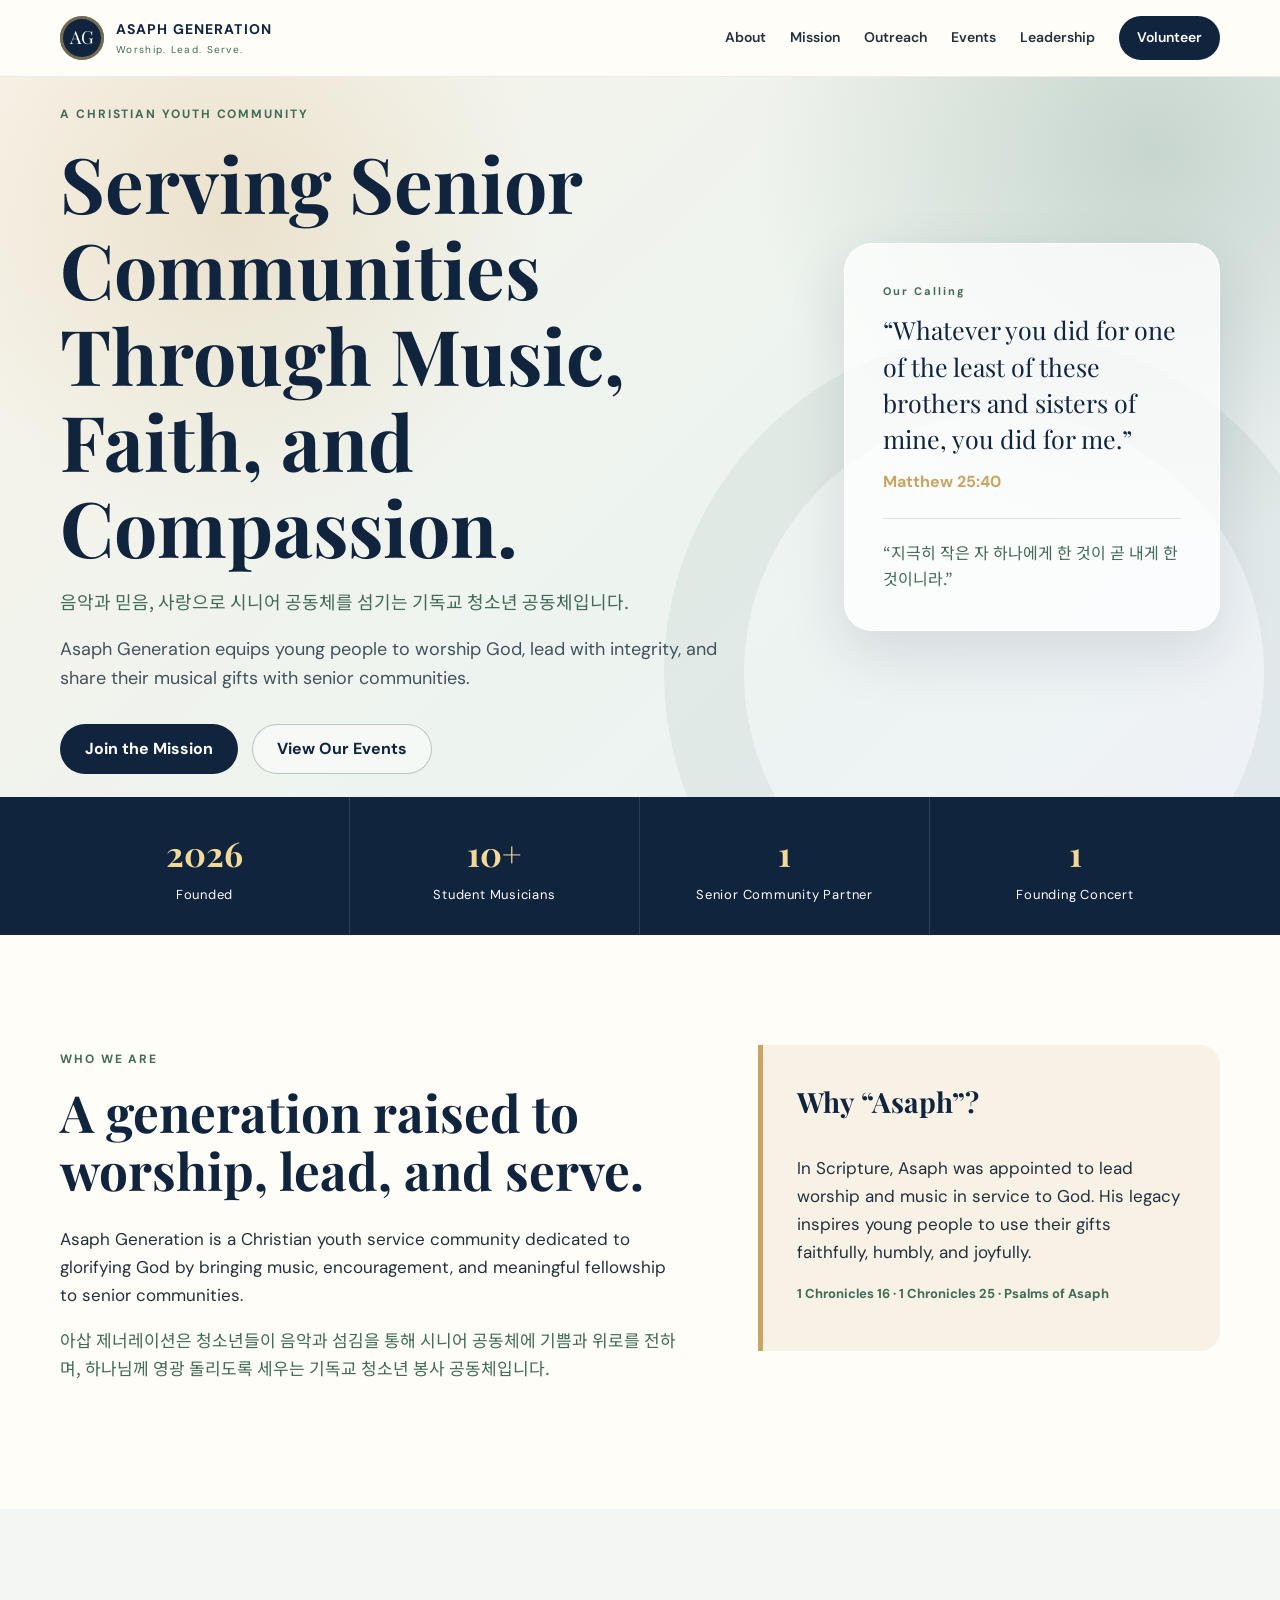
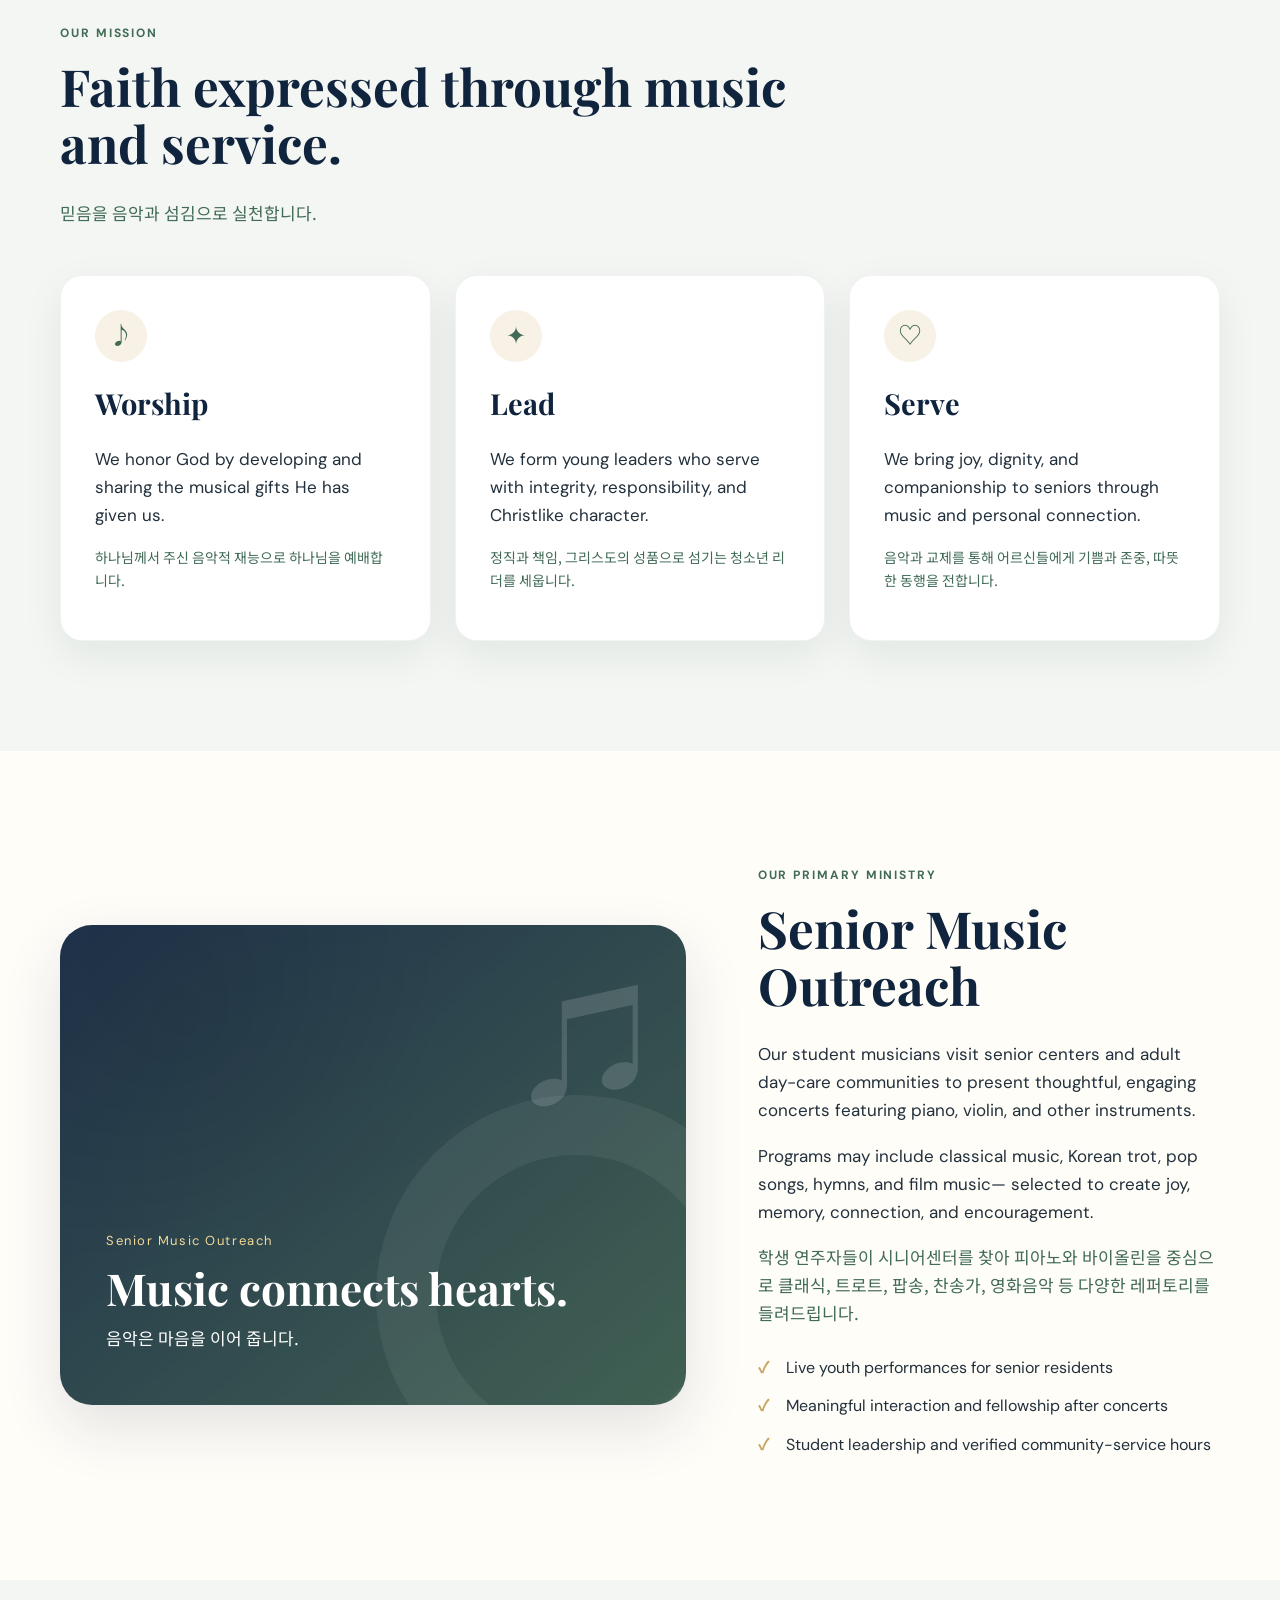
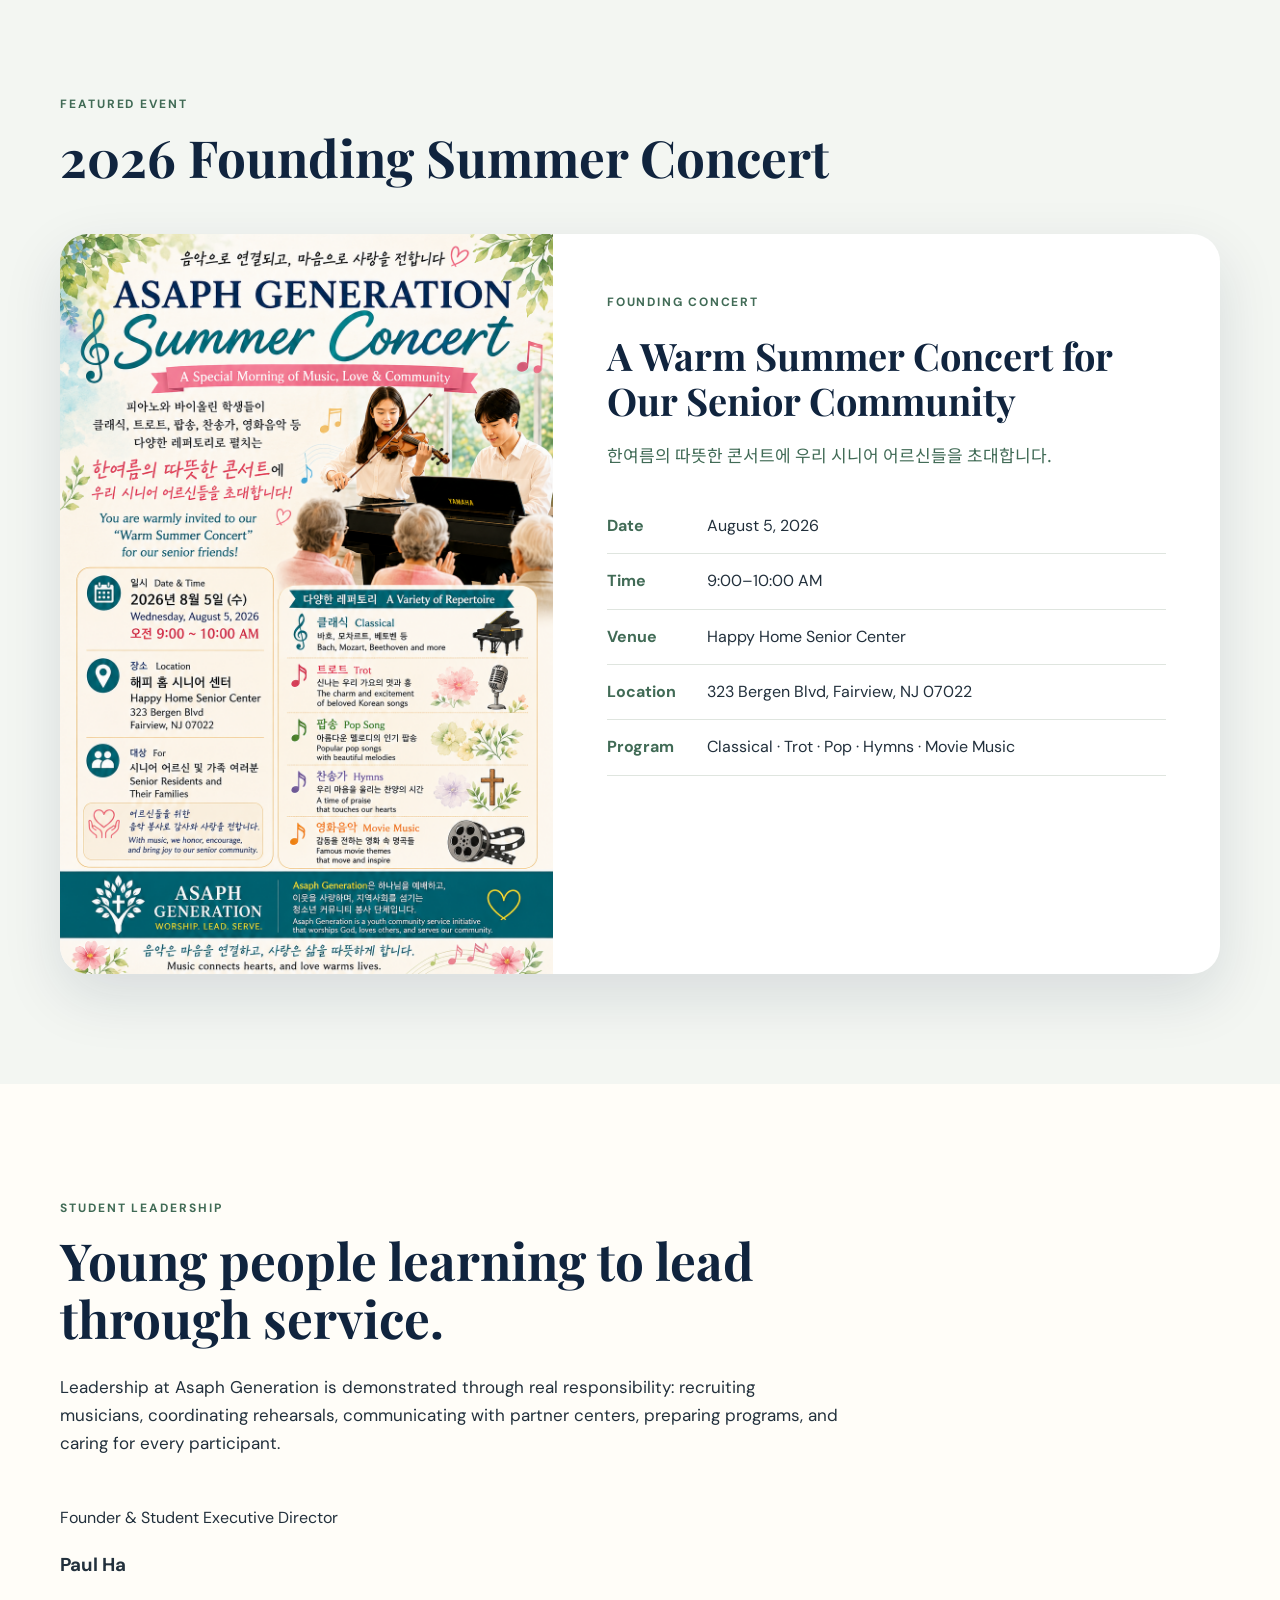
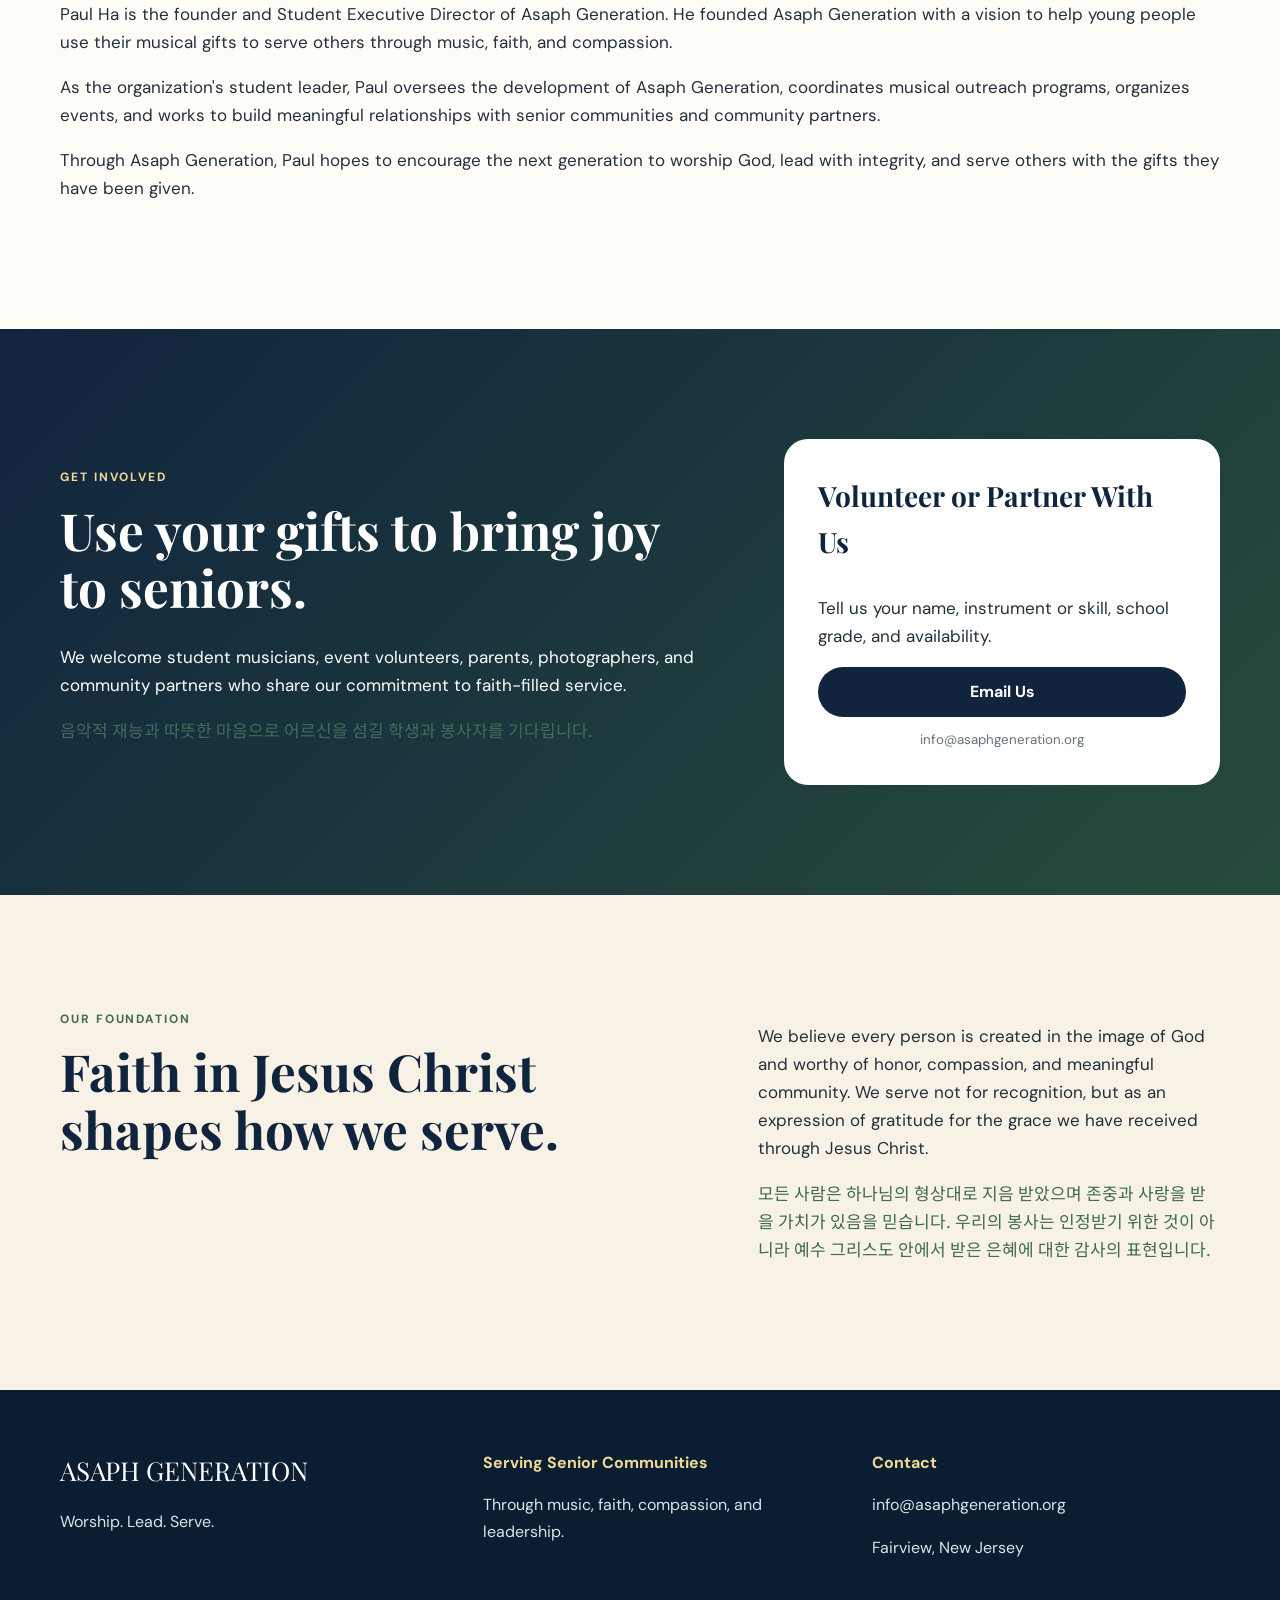
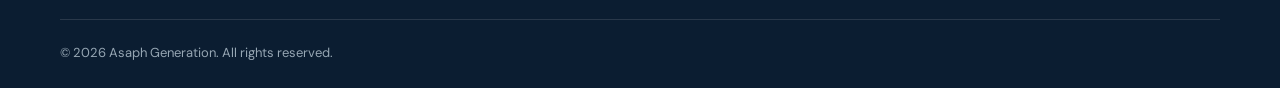
==== commit b3cb07a5: "Update index.html" ====
--- a/index.html
+++ b/index.html
@@ -219,17 +219,6 @@
         worship God, lead with integrity, and serve others with the gifts they
         have been given.
       </p>
-
-      <strong>Areas of Leadership</strong>
-
-      <ul>
-        <li>Organization leadership and development</li>
-        <li>Event planning and coordination</li>
-        <li>Musical outreach programs</li>
-        <li>Community partnerships</li>
-        <li>Student volunteer coordination</li>
-        <li>Program development</li>
-      </ul>
     </div>
   </article>
 </div>
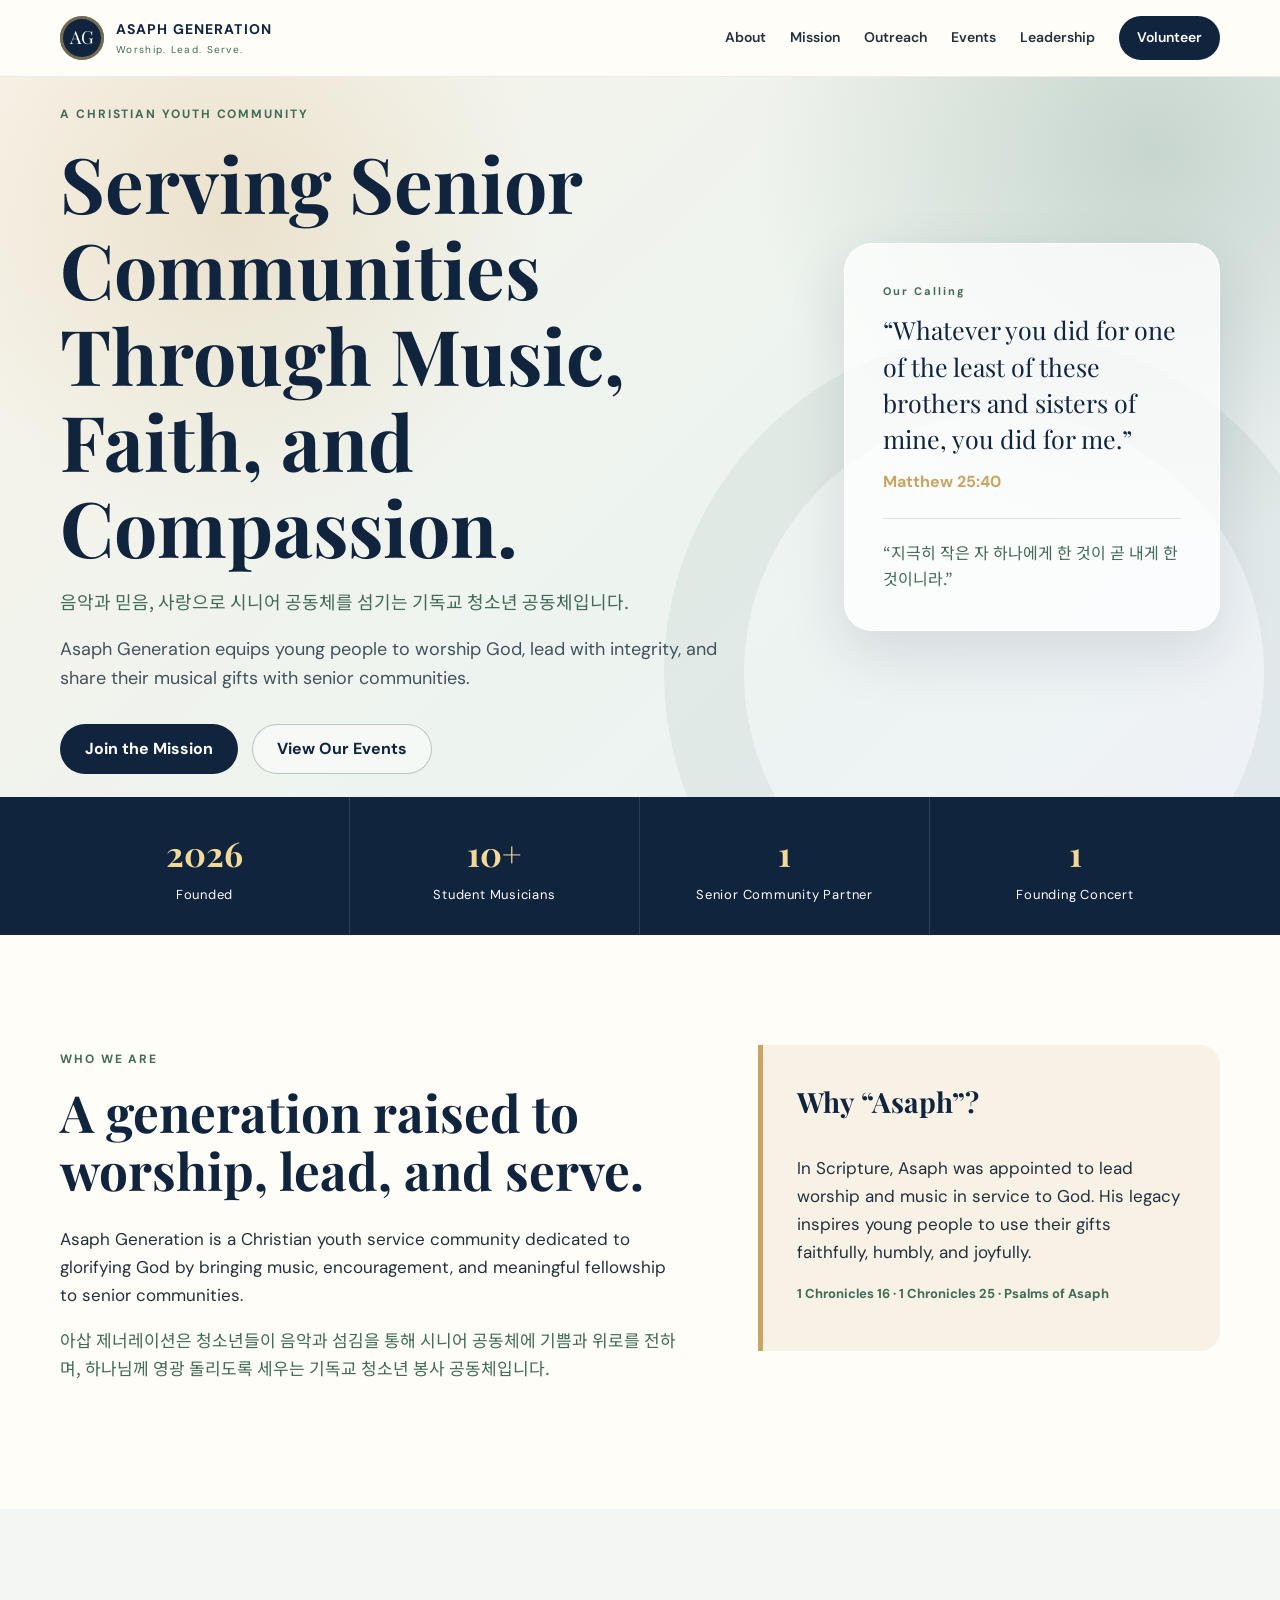
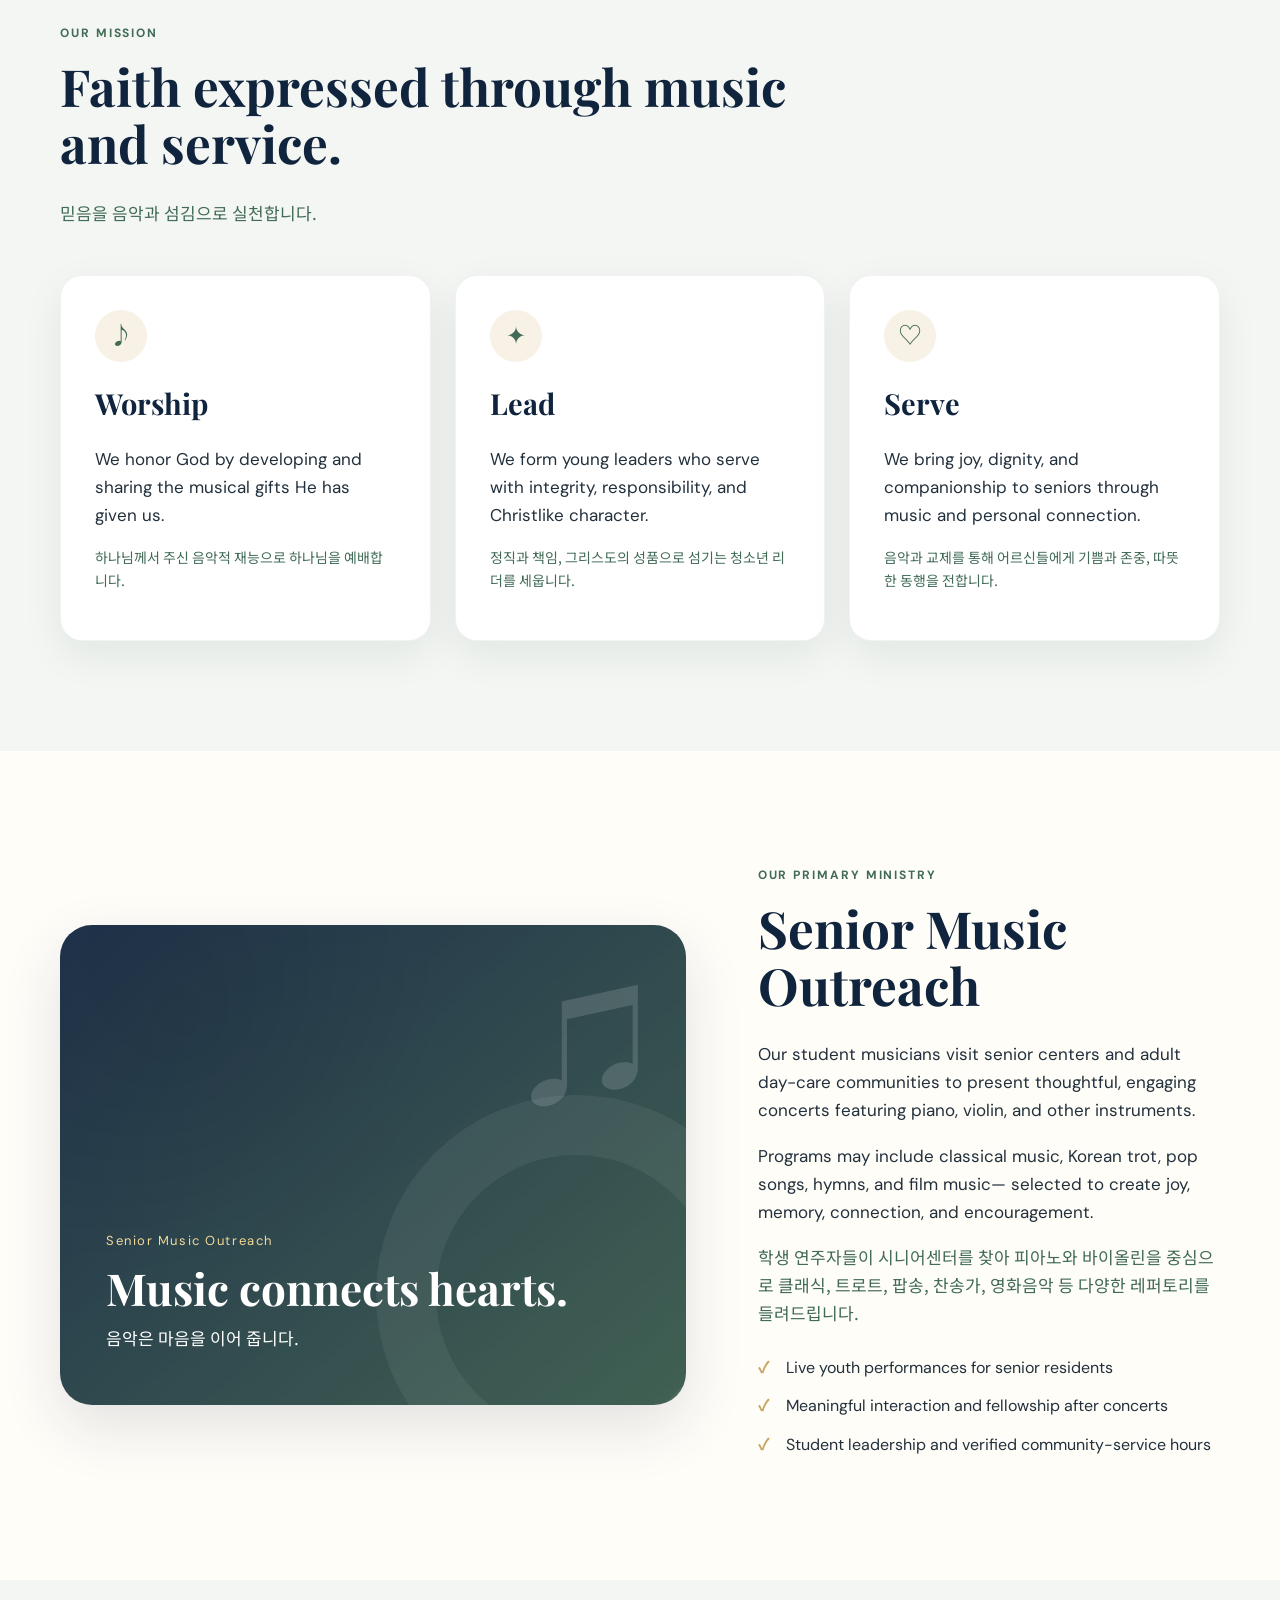
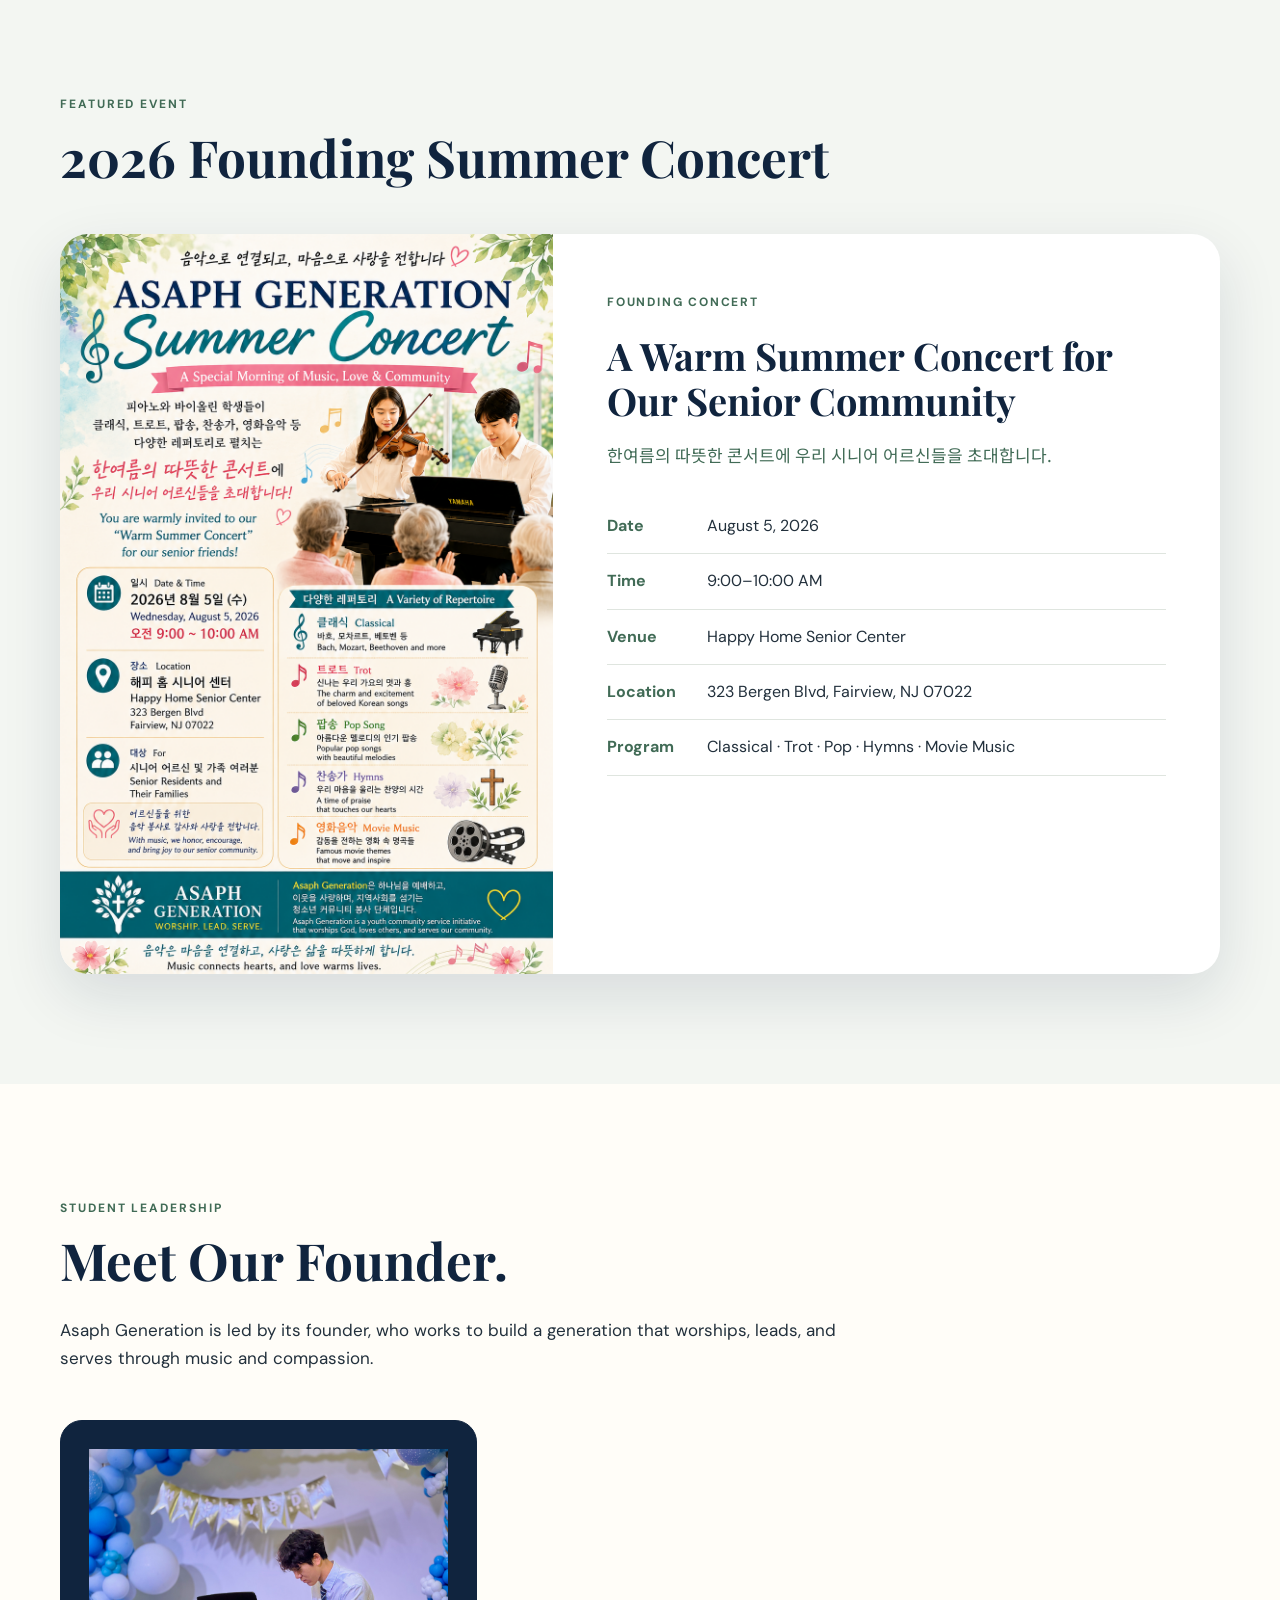
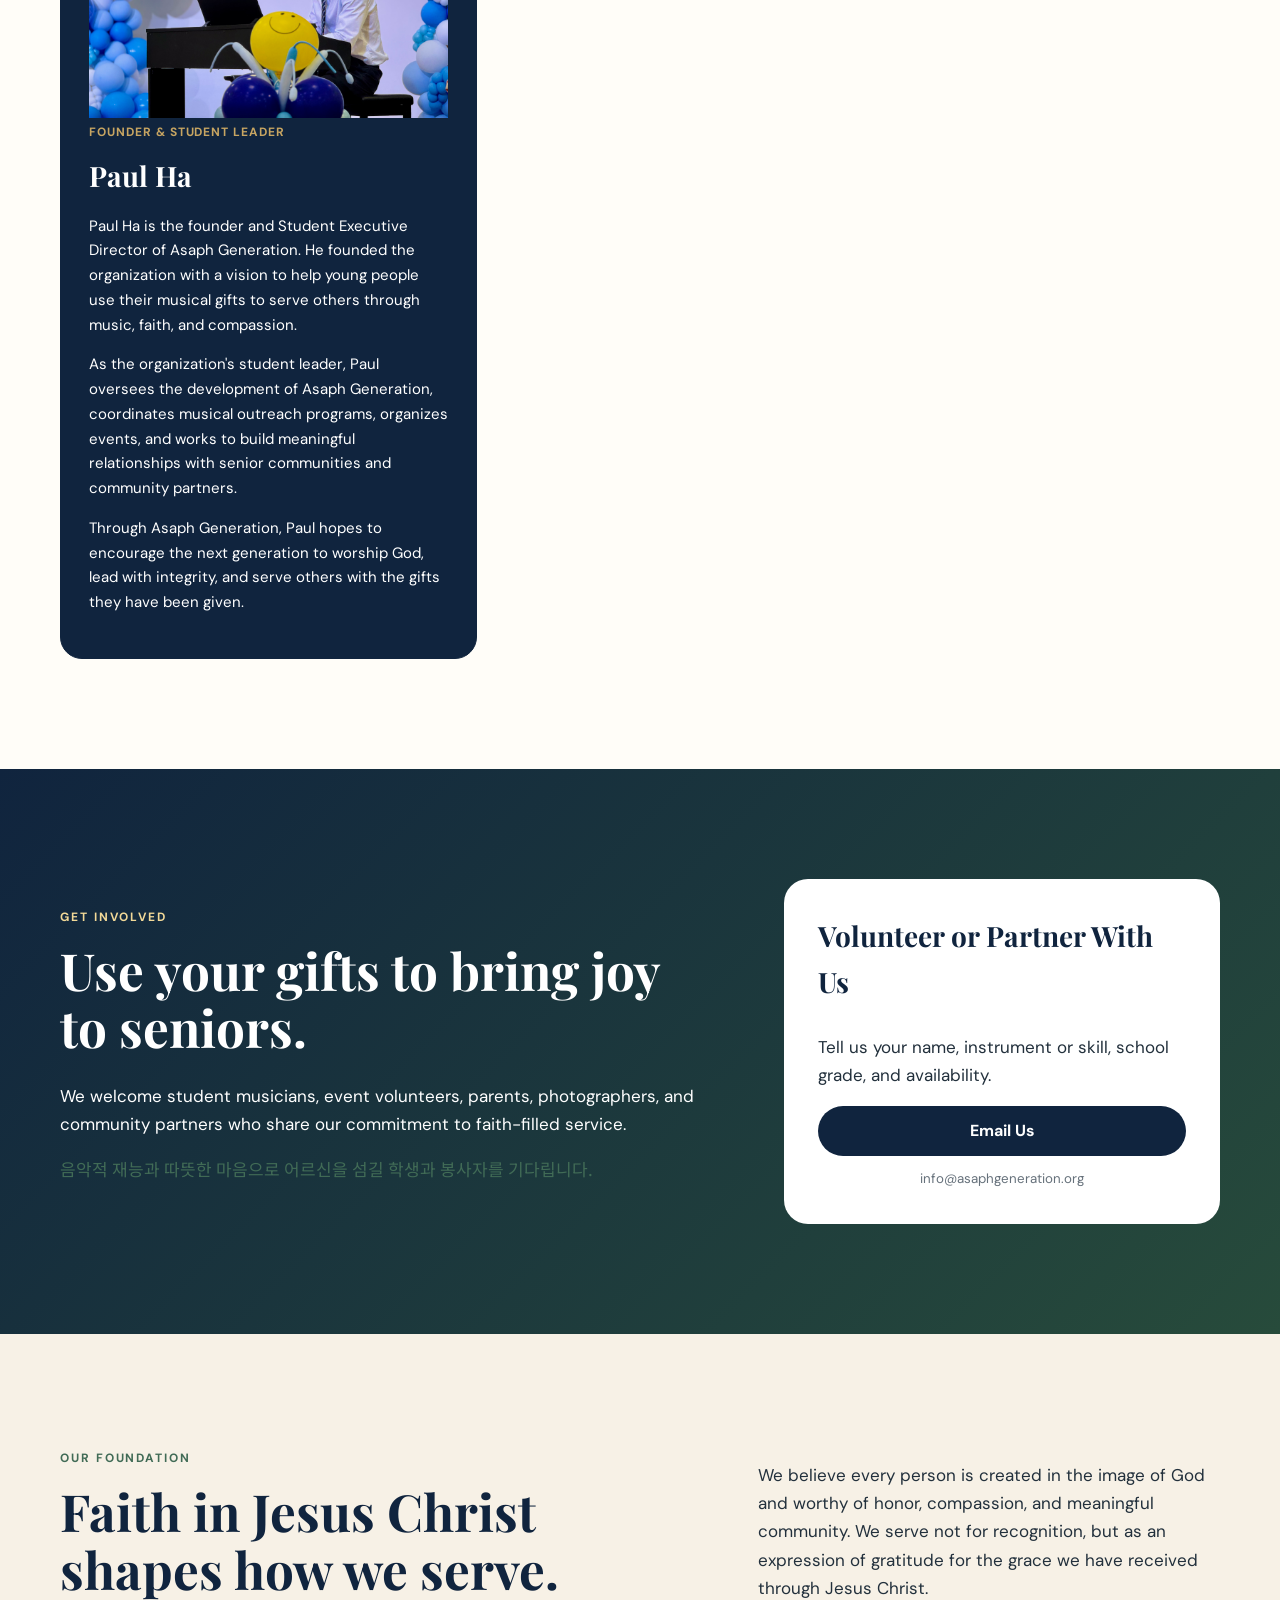
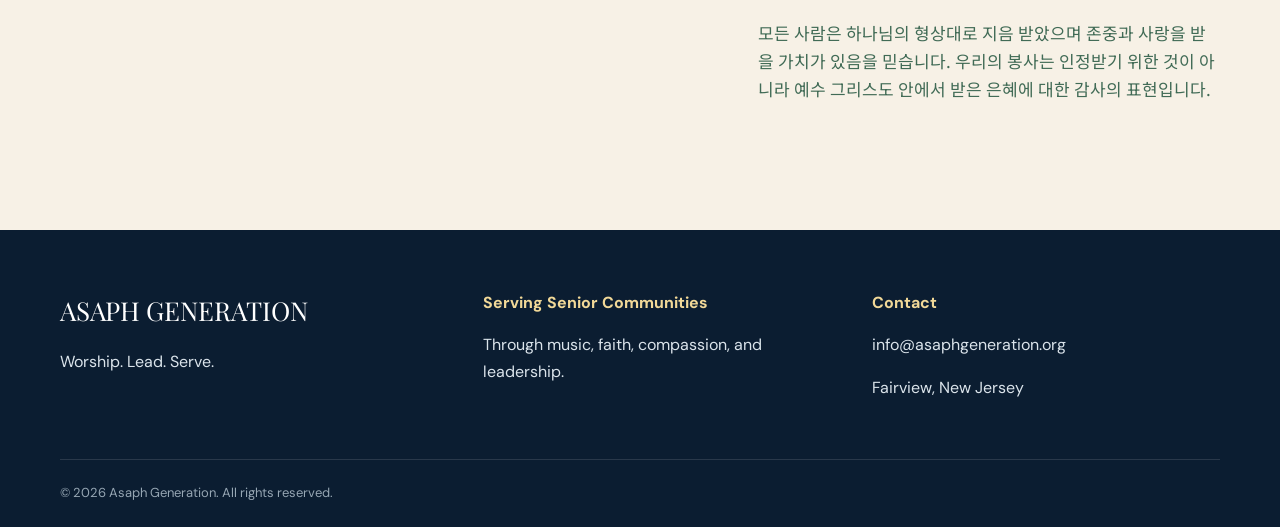
==== commit c59a55e1: "Update index.html" ====
--- a/index.html
+++ b/index.html
@@ -185,43 +185,62 @@
       </div>
     </section>
 
-    <section id="leadership" class="section">
-      <div class="container">
-        <div class="section-heading">
-          <span class="section-kicker">STUDENT LEADERSHIP</span>
-          <h2>Young people learning to lead through service.</h2>
-          <p>
-            Leadership at Asaph Generation is demonstrated through real responsibility:
-            recruiting musicians, coordinating rehearsals, communicating with partner centers,
-            preparing programs, and caring for every participant.
-          </p>
-        </div>
-        <div>
-      <span>Founder & Student Executive Director</span>
-
-      <h3>Paul Ha</h3>
-
+<section id="leadership" class="section">
+  <div class="container">
+
+    <div class="section-heading">
+      <span class="section-kicker">STUDENT LEADERSHIP</span>
+      <h2>Meet Our Founder.</h2>
       <p>
-        Paul Ha is the founder and Student Executive Director of Asaph Generation.
-        He founded Asaph Generation with a vision to help young people use their
-        musical gifts to serve others through music, faith, and compassion.
+        Asaph Generation is led by its founder, who works to build a generation
+        that worships, leads, and serves through music and compassion.
       </p>
-
-      <p>
-        As the organization's student leader, Paul oversees the development of
-        Asaph Generation, coordinates musical outreach programs, organizes events,
-        and works to build meaningful relationships with senior communities and
-        community partners.
-      </p>
-
-      <p>
-        Through Asaph Generation, Paul hopes to encourage the next generation to
-        worship God, lead with integrity, and serve others with the gifts they
-        have been given.
-      </p>
-    </div>
-  </article>
-</div>
+    </div>
+
+    <div class="leadership-grid leader-feature">
+      <article class="profile featured leader-card">
+
+        <div class="leader-photo">
+          <img
+            src="images/IMG_5549.jpeg"
+            alt="Paul Ha, Founder & Student Executive Director of Asaph Generation"
+          >
+        </div>
+
+        <div class="leader-content">
+
+          <span class="leader-role">
+            FOUNDER & STUDENT LEADER
+          </span>
+
+          <h3>Paul Ha</h3>
+
+          <p class="leader-bio">
+            Paul Ha is the founder and Student Executive Director of Asaph Generation.
+            He founded the organization with a vision to help young people use their
+            musical gifts to serve others through music, faith, and compassion.
+          </p>
+
+          <p class="leader-bio">
+            As the organization's student leader, Paul oversees the development of
+            Asaph Generation, coordinates musical outreach programs, organizes events,
+            and works to build meaningful relationships with senior communities and
+            community partners.
+          </p>
+
+          <p class="leader-bio">
+            Through Asaph Generation, Paul hopes to encourage the next generation to
+            worship God, lead with integrity, and serve others with the gifts they
+            have been given.
+          </p>
+
+        </div>
+
+      </article>
+    </div>
+
+  </div>
+</section>
         </div>
       </div>
     </section>
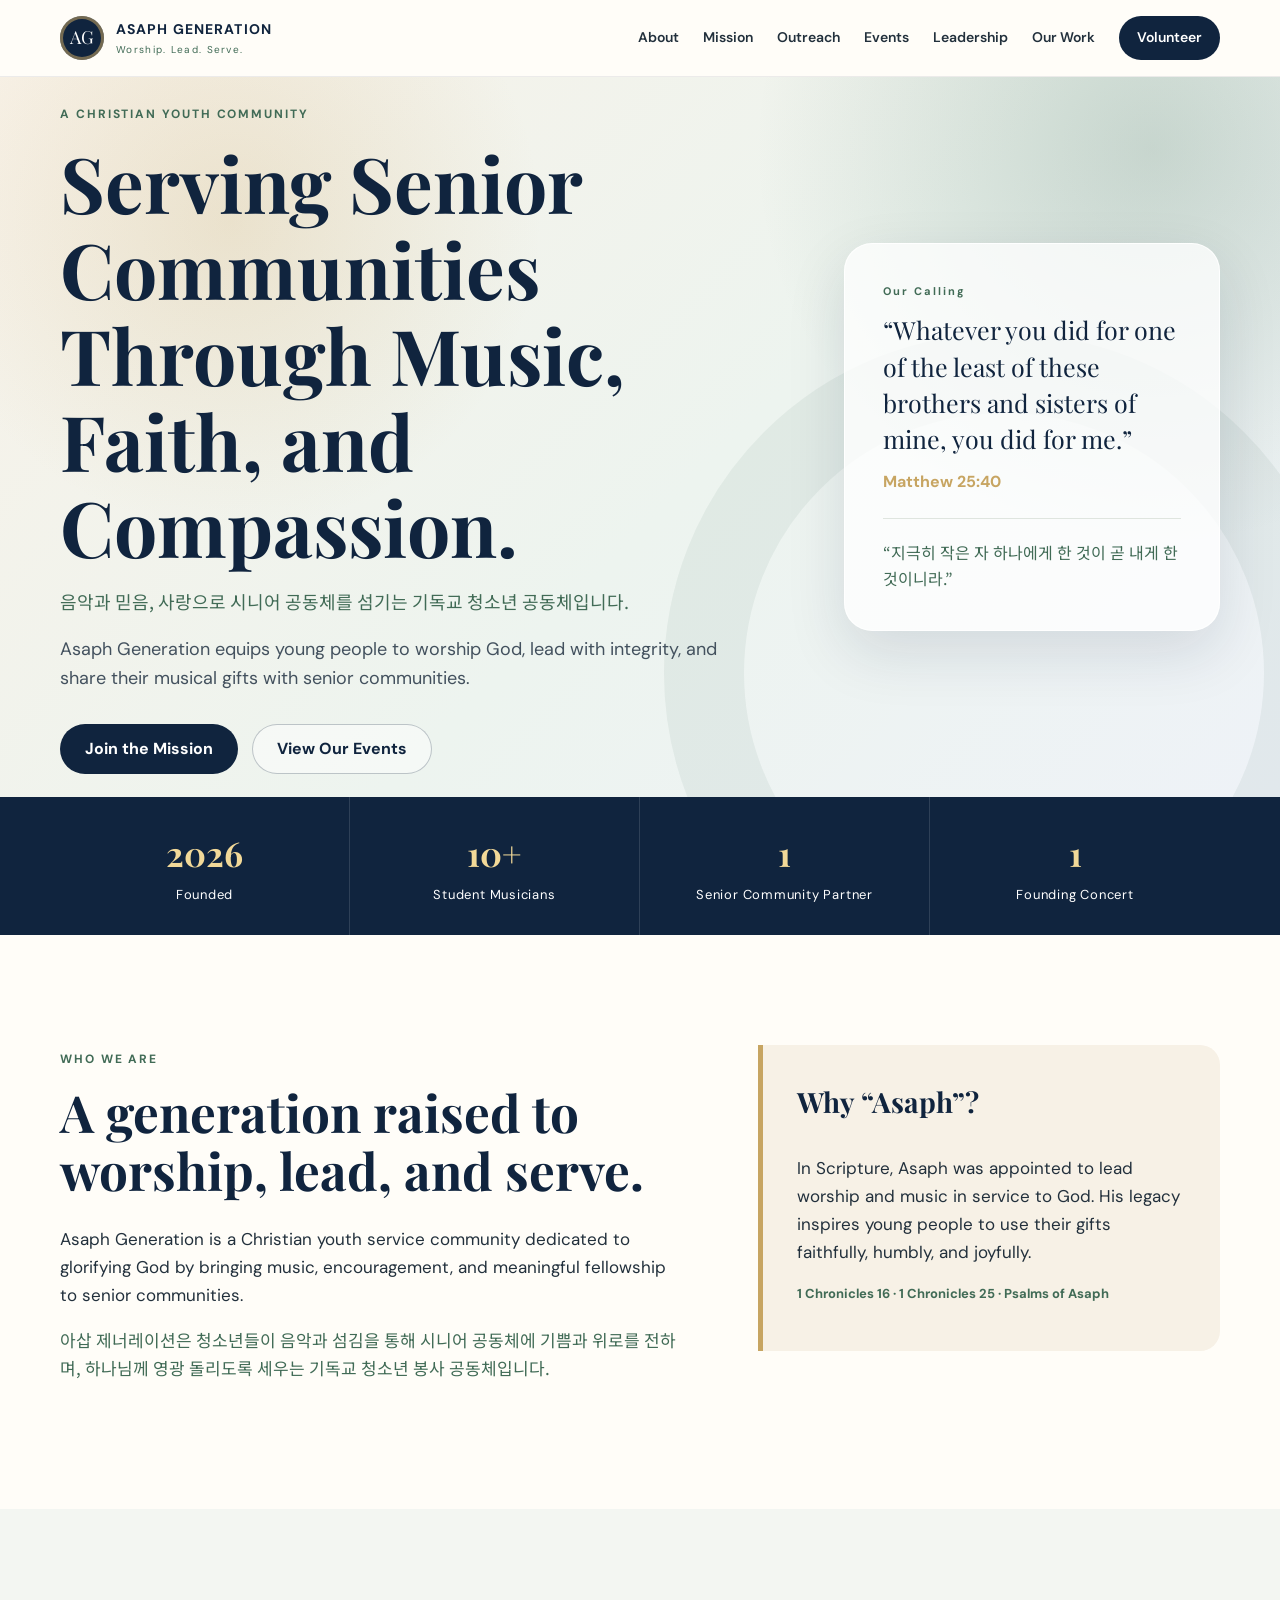
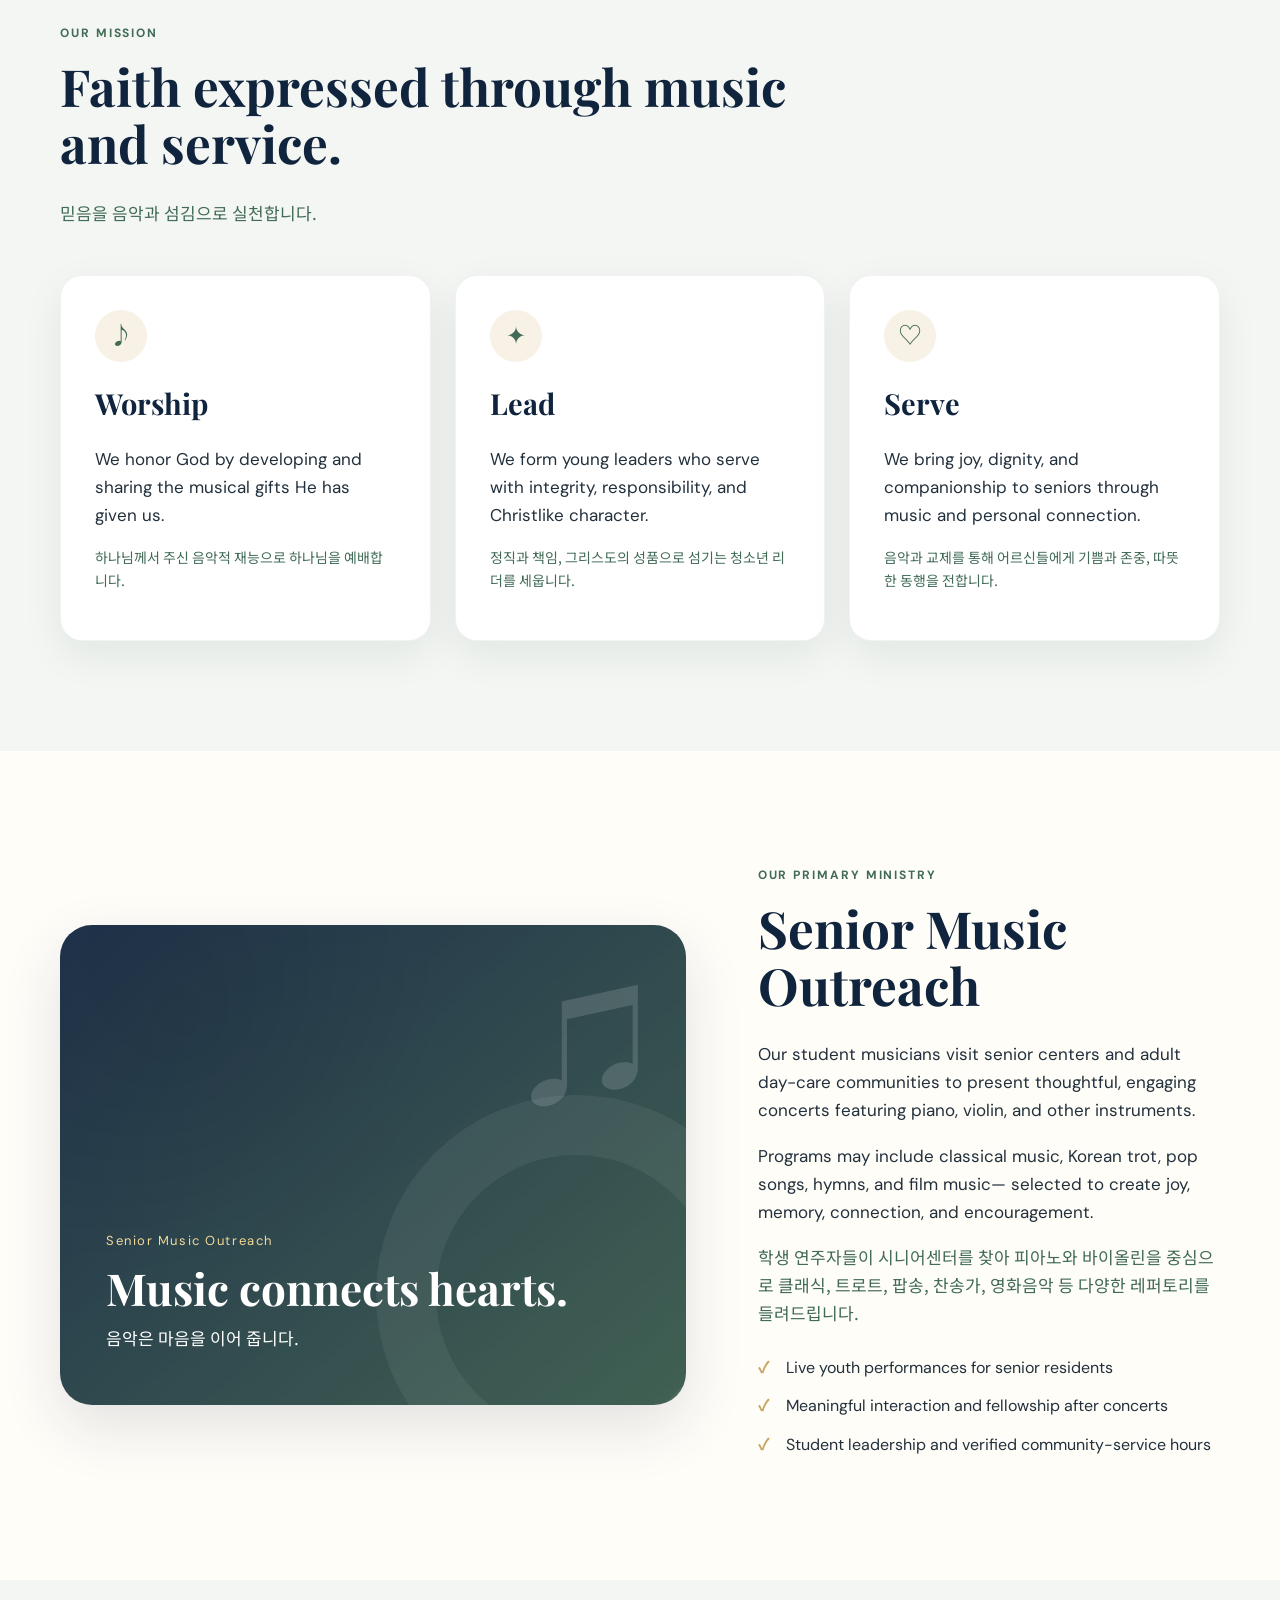
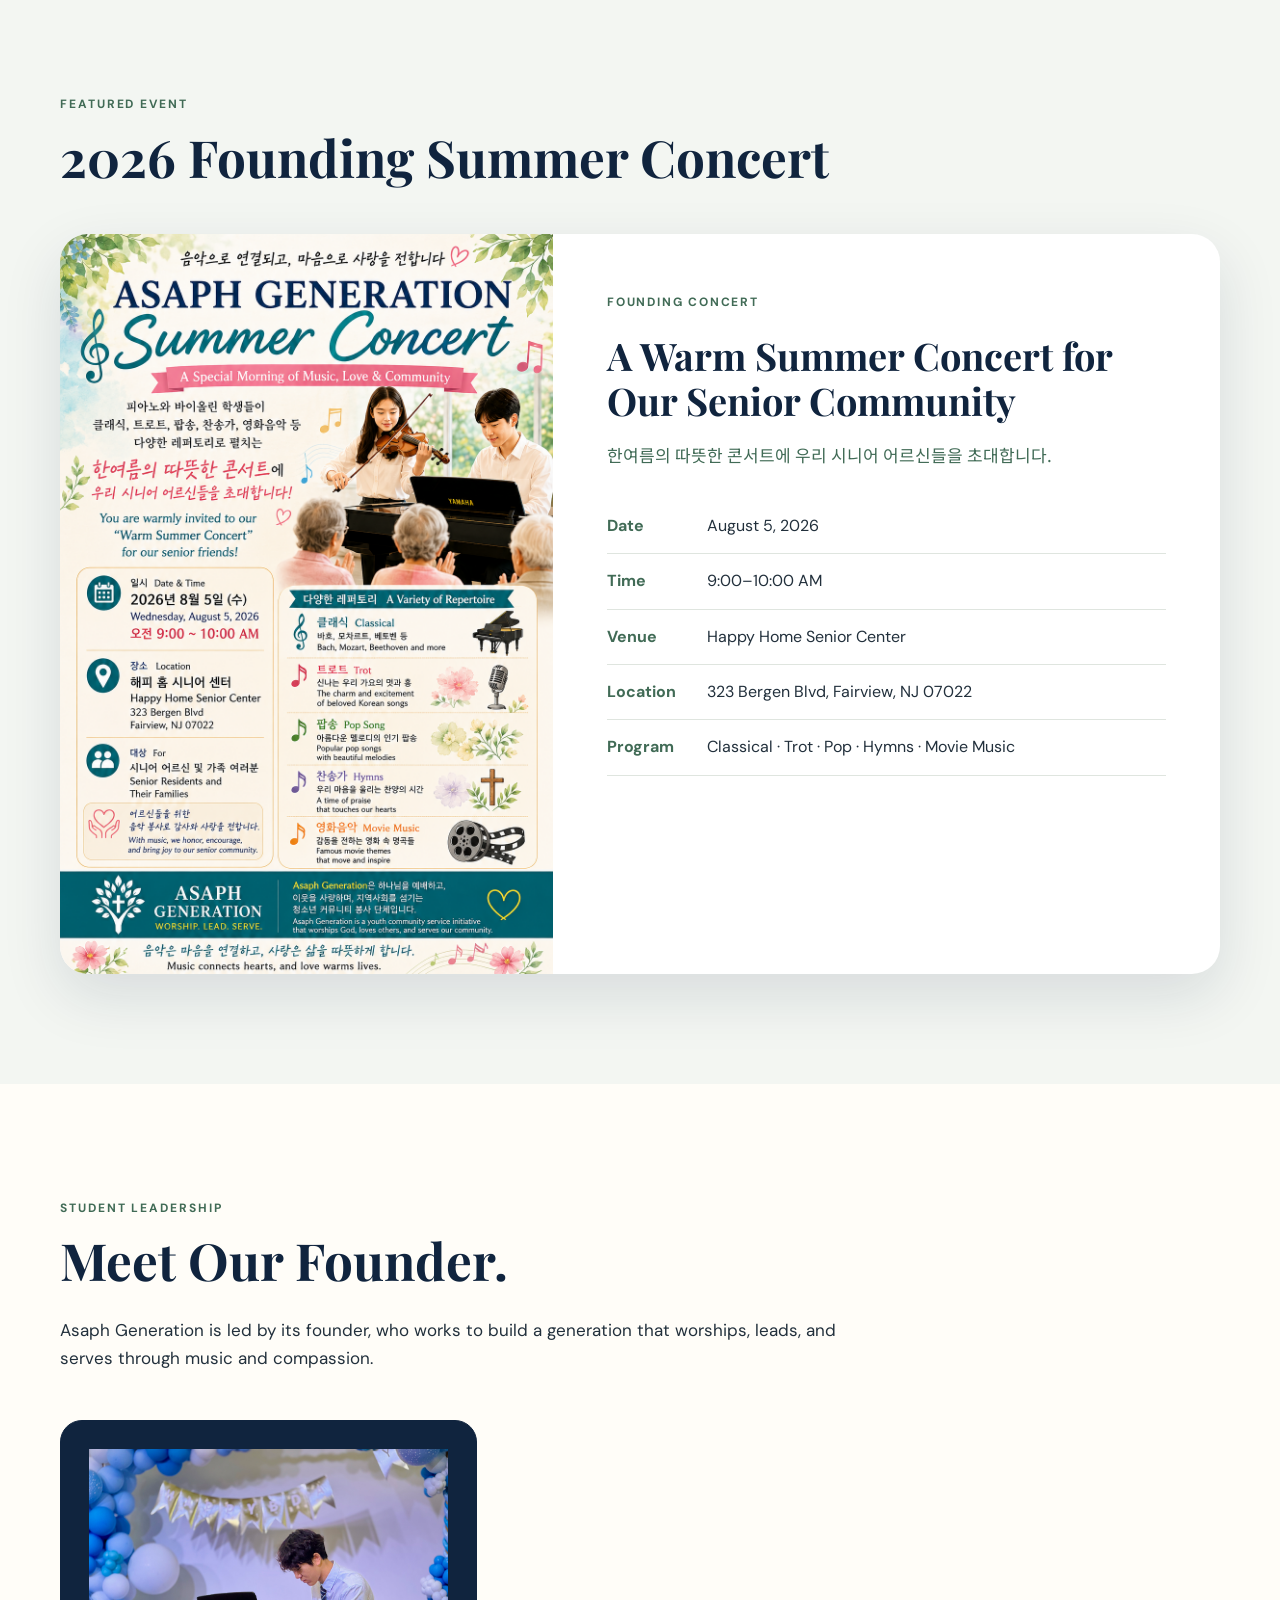
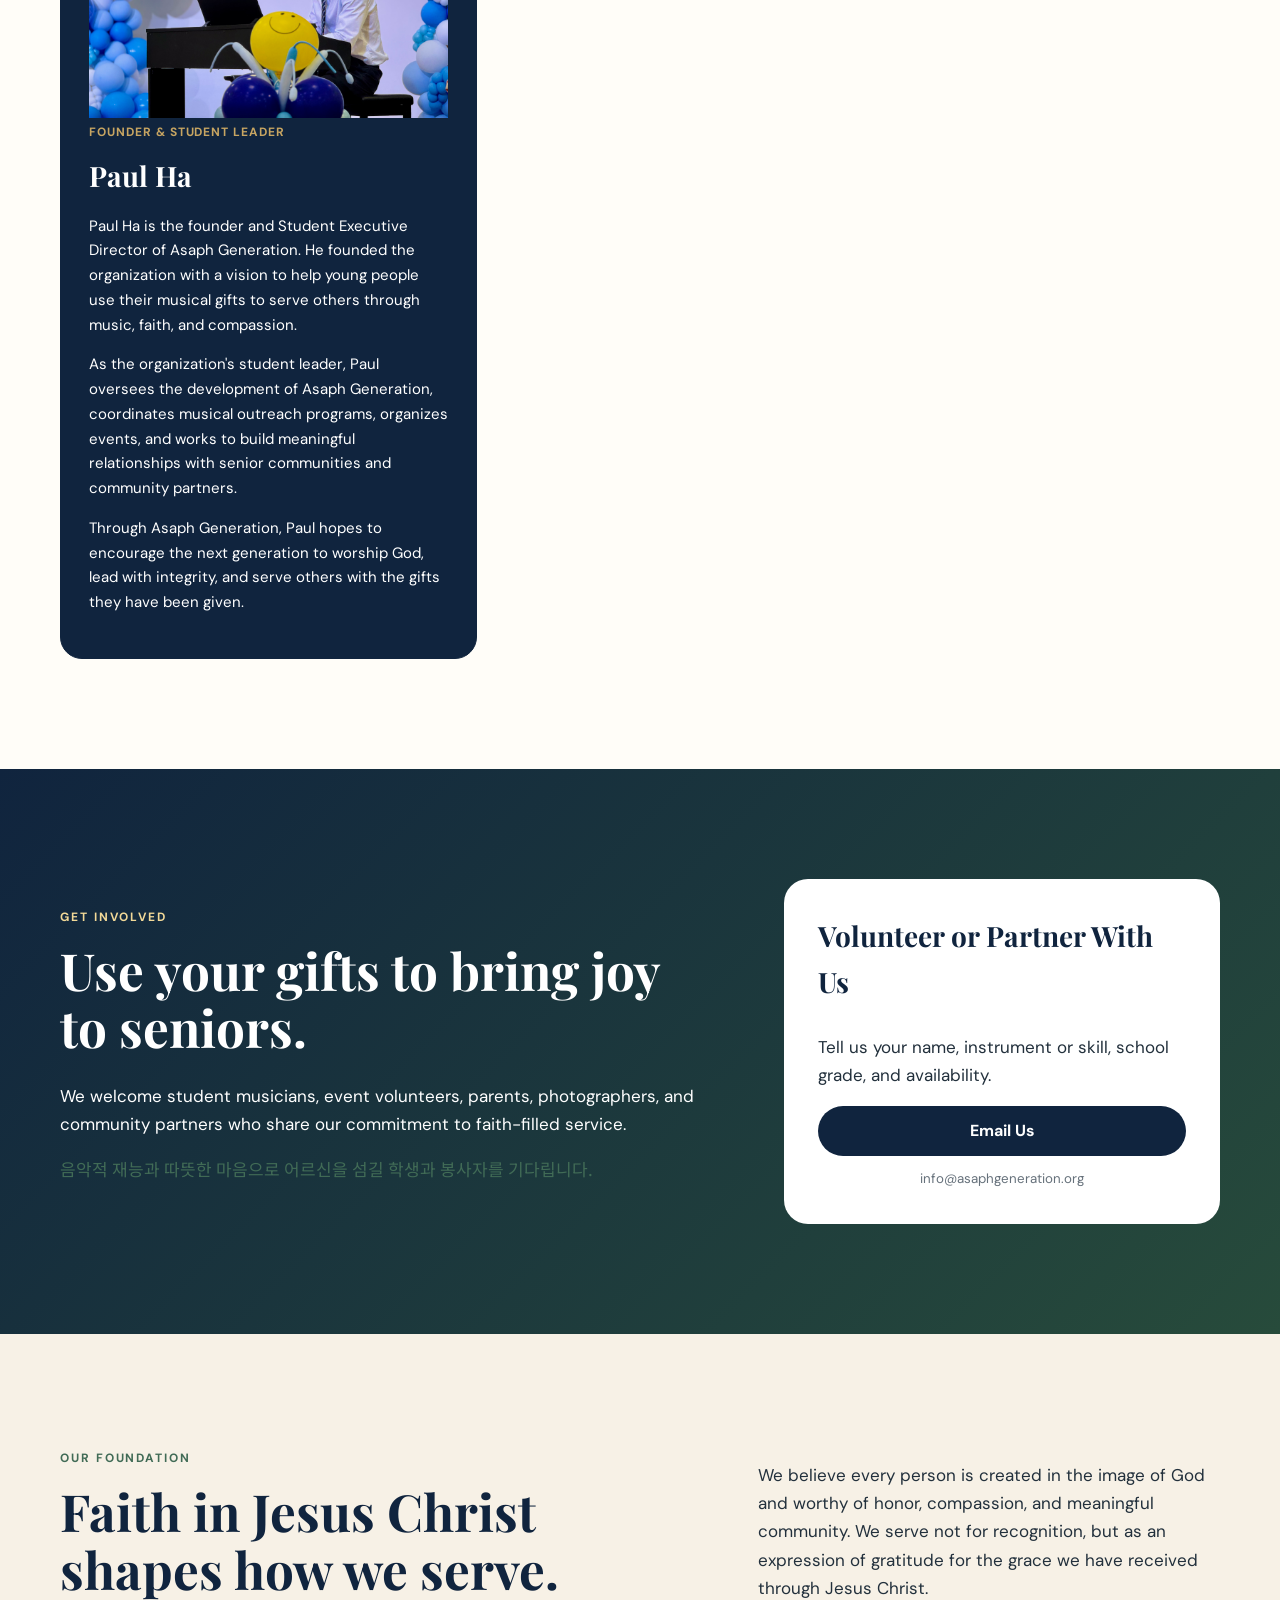
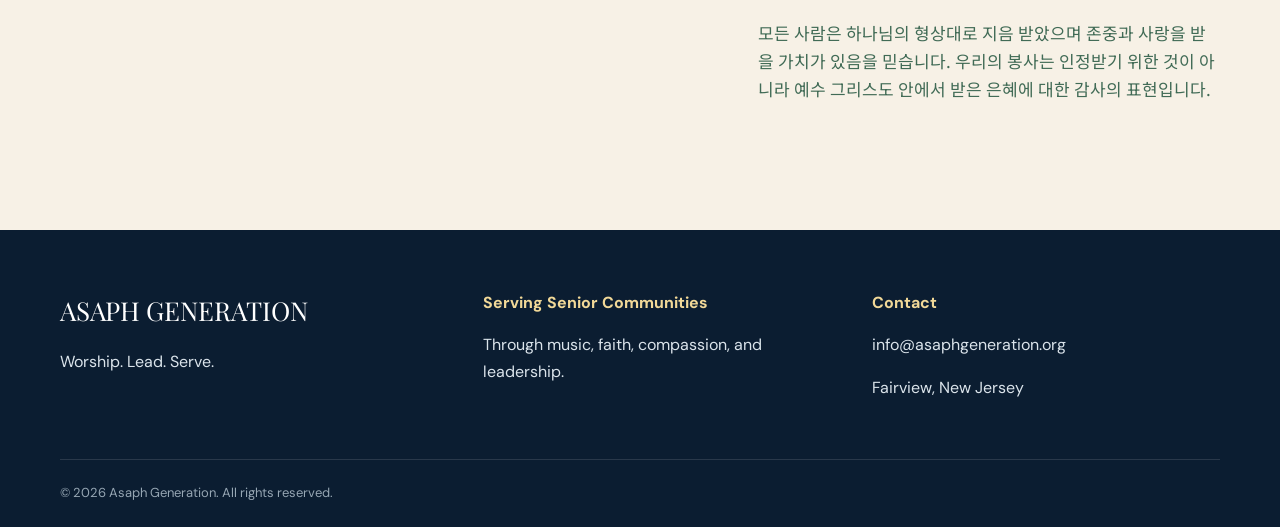
==== commit f6ef372b: "Update index.html" ====
--- a/index.html
+++ b/index.html
@@ -26,8 +26,9 @@
         <a href="#mission">Mission</a>
         <a href="#outreach">Outreach</a>
         <a href="#events">Events</a>
-        <a href="#leadership">Leadership</a>
-        <a href="#volunteer" class="nav-cta">Volunteer</a>
+      <a href="#leadership">Leadership</a>
+<a href="our-work.html">Our Work</a>
+<a href="#volunteer" class="nav-cta">Volunteer</a>
       </nav>
     </div>
   </header>
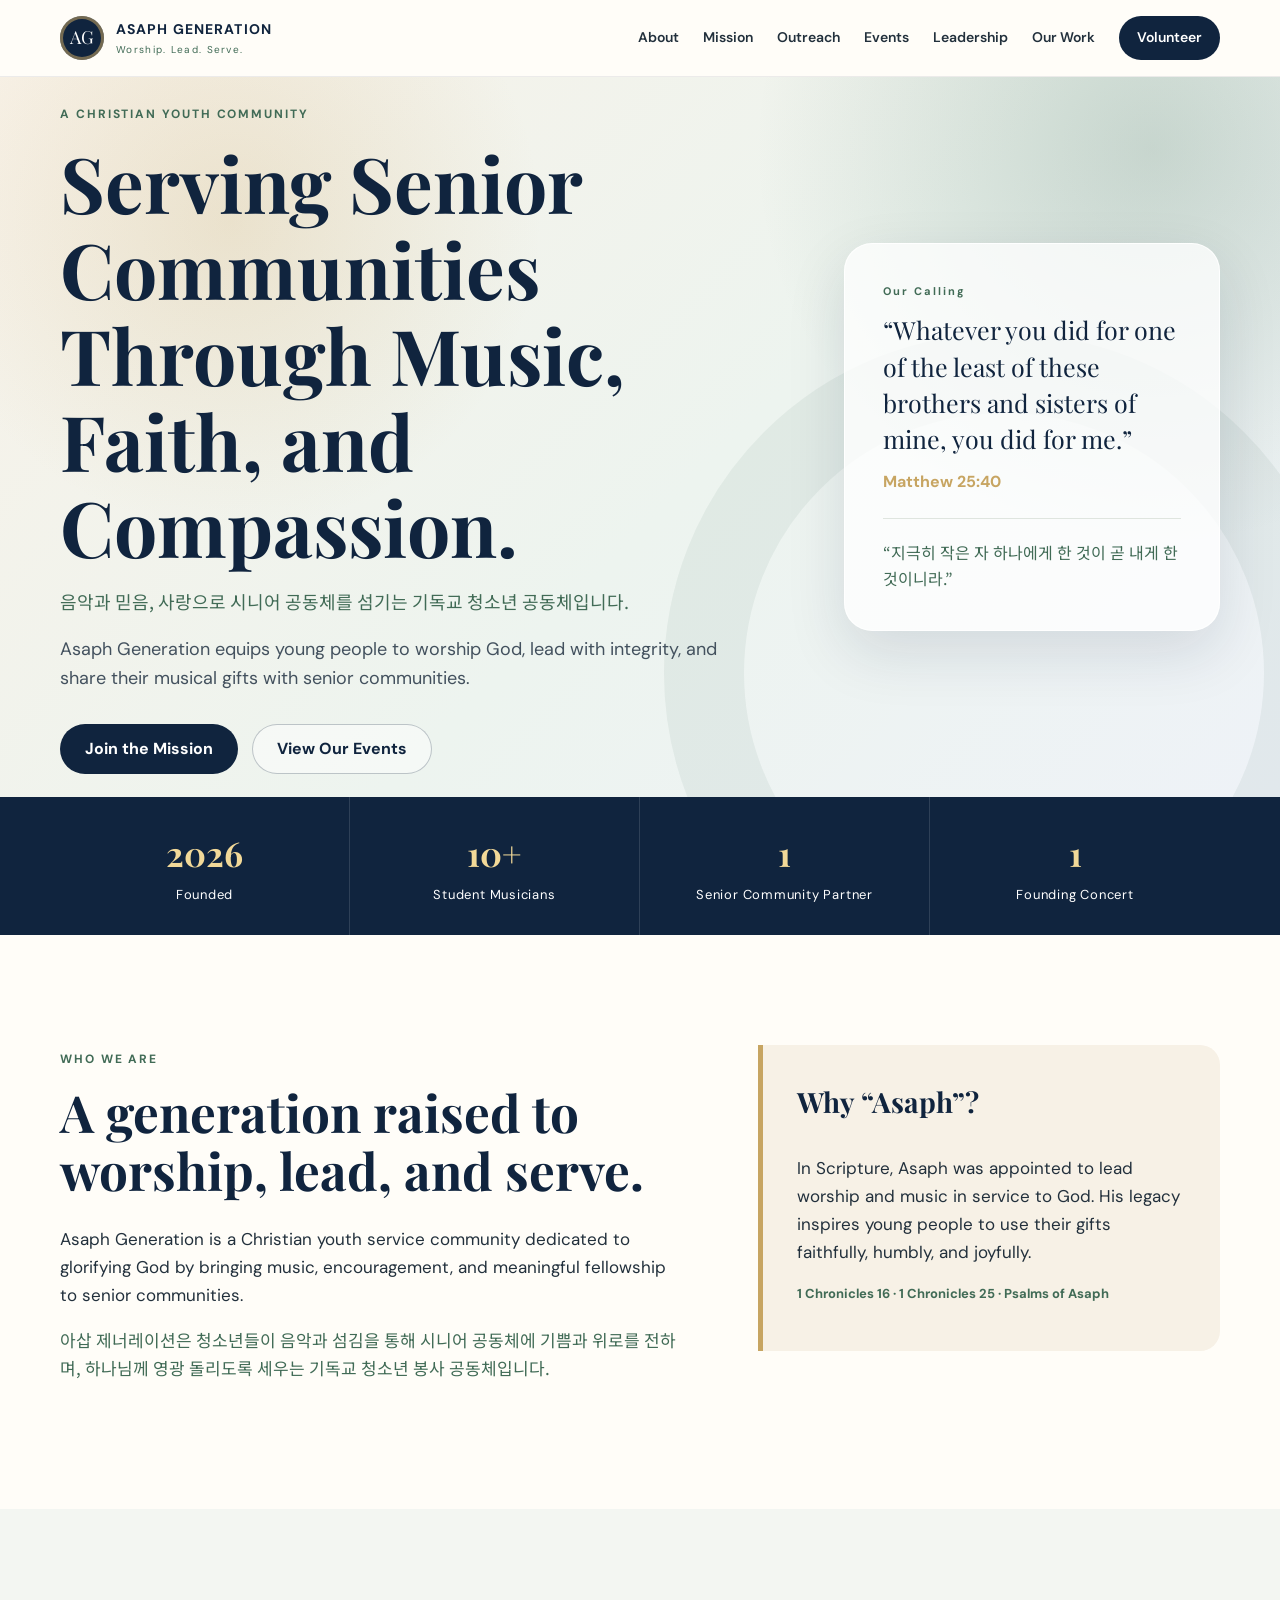
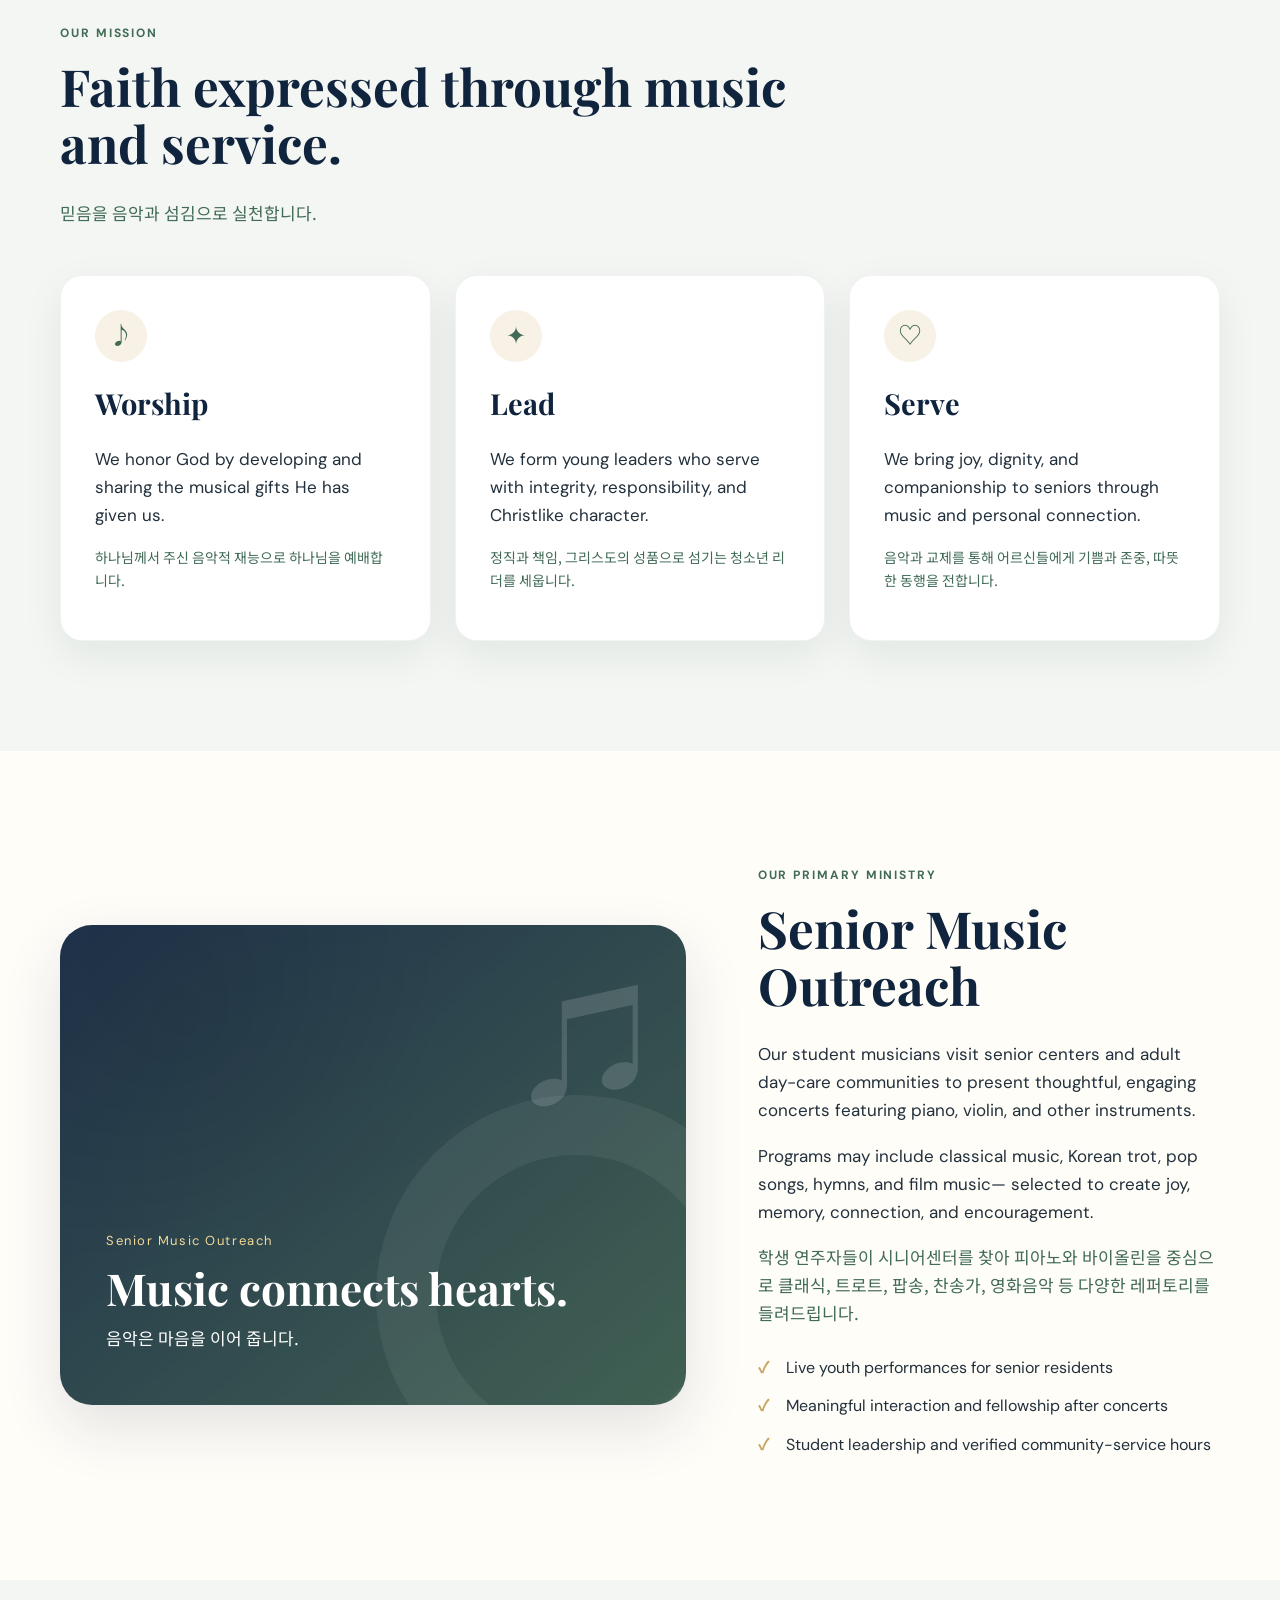
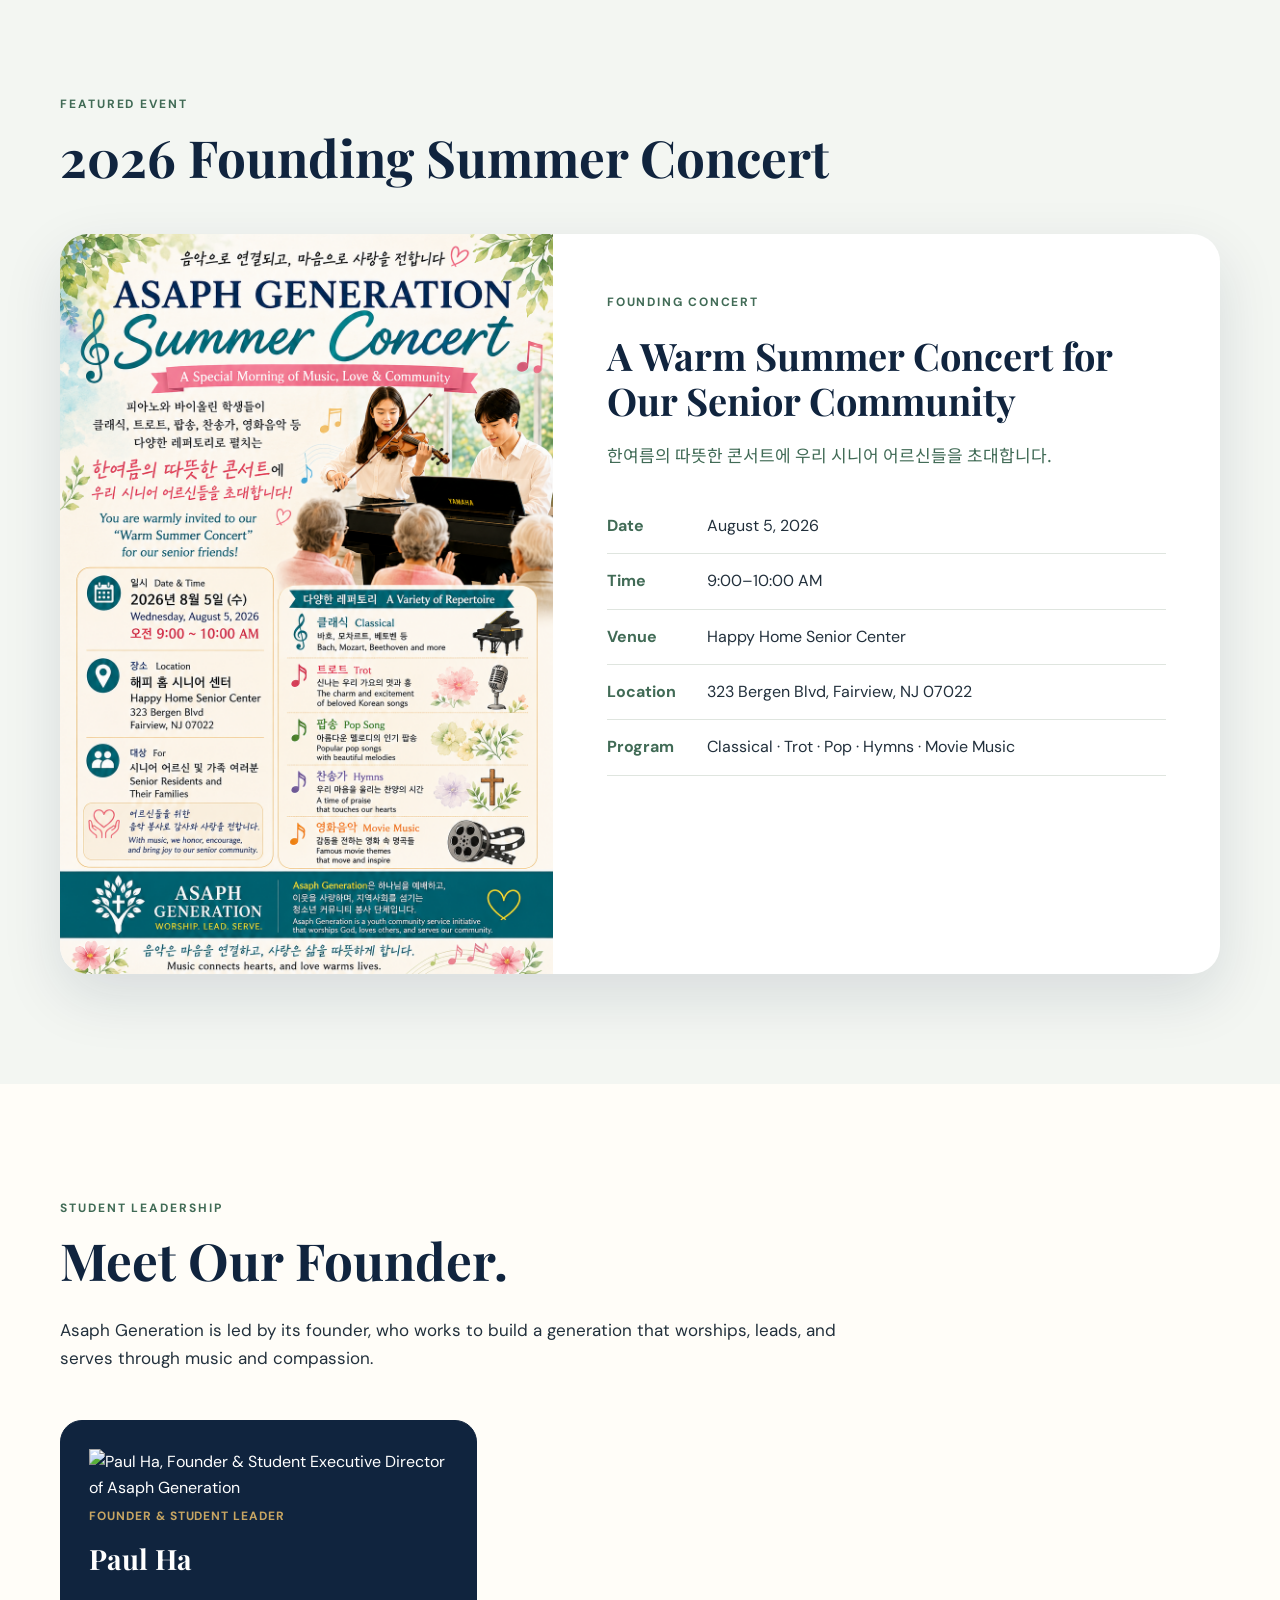
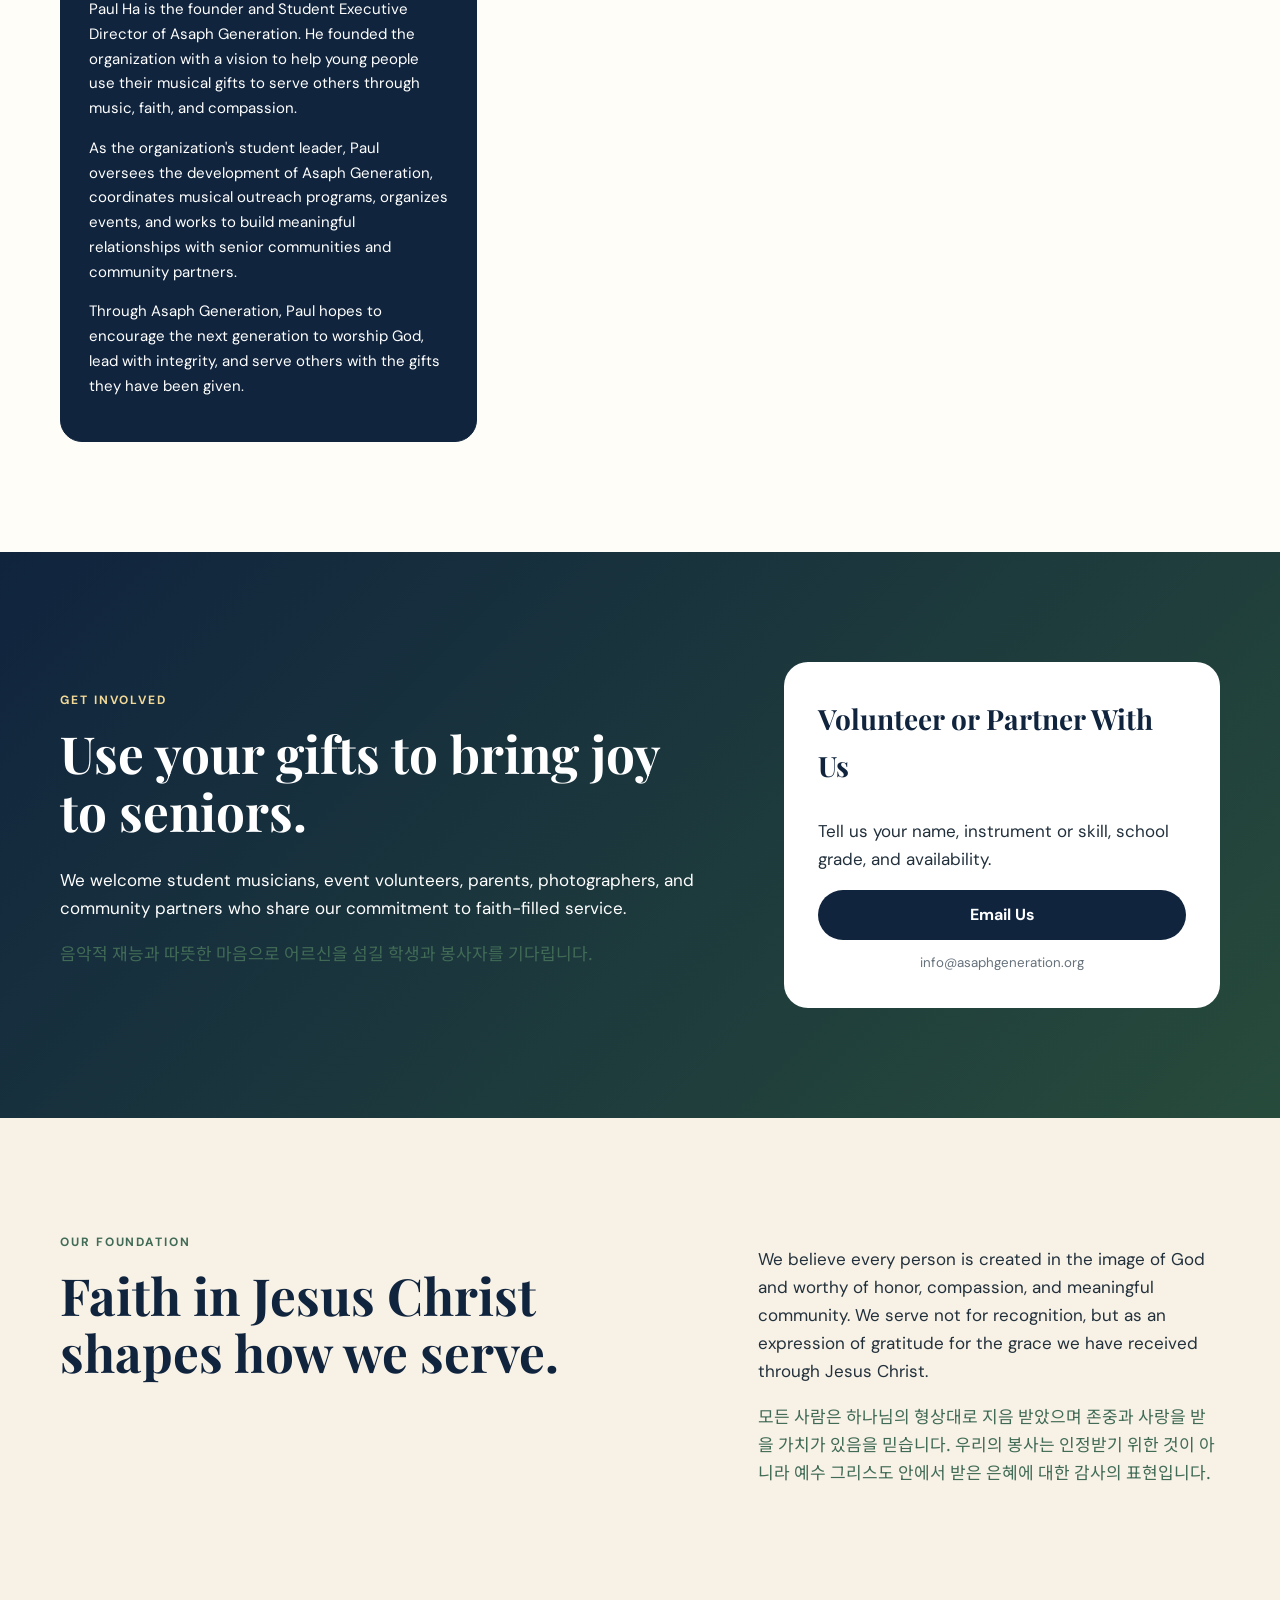
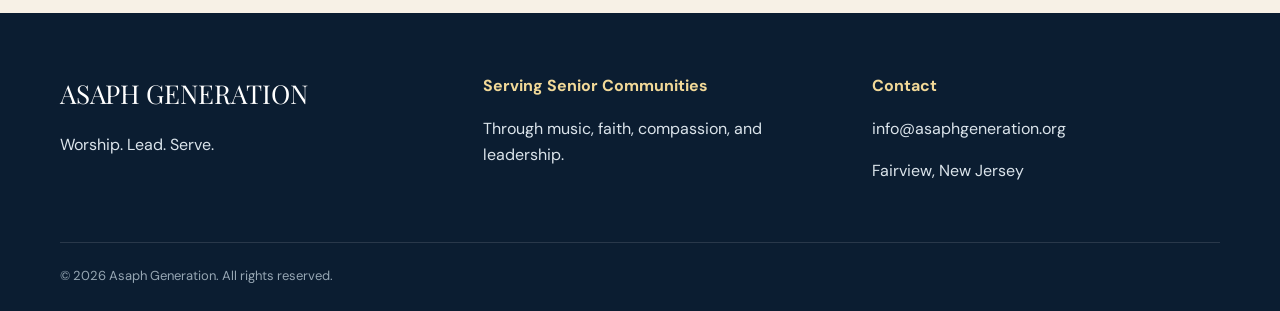
==== commit c5effa49: "Update index.html" ====
--- a/index.html
+++ b/index.html
@@ -203,7 +203,7 @@
 
         <div class="leader-photo">
           <img
-            src="images/IMG_5549.jpeg"
+           <img src="assets/images/IMG_5549.jpeg"
             alt="Paul Ha, Founder & Student Executive Director of Asaph Generation"
           >
         </div>
